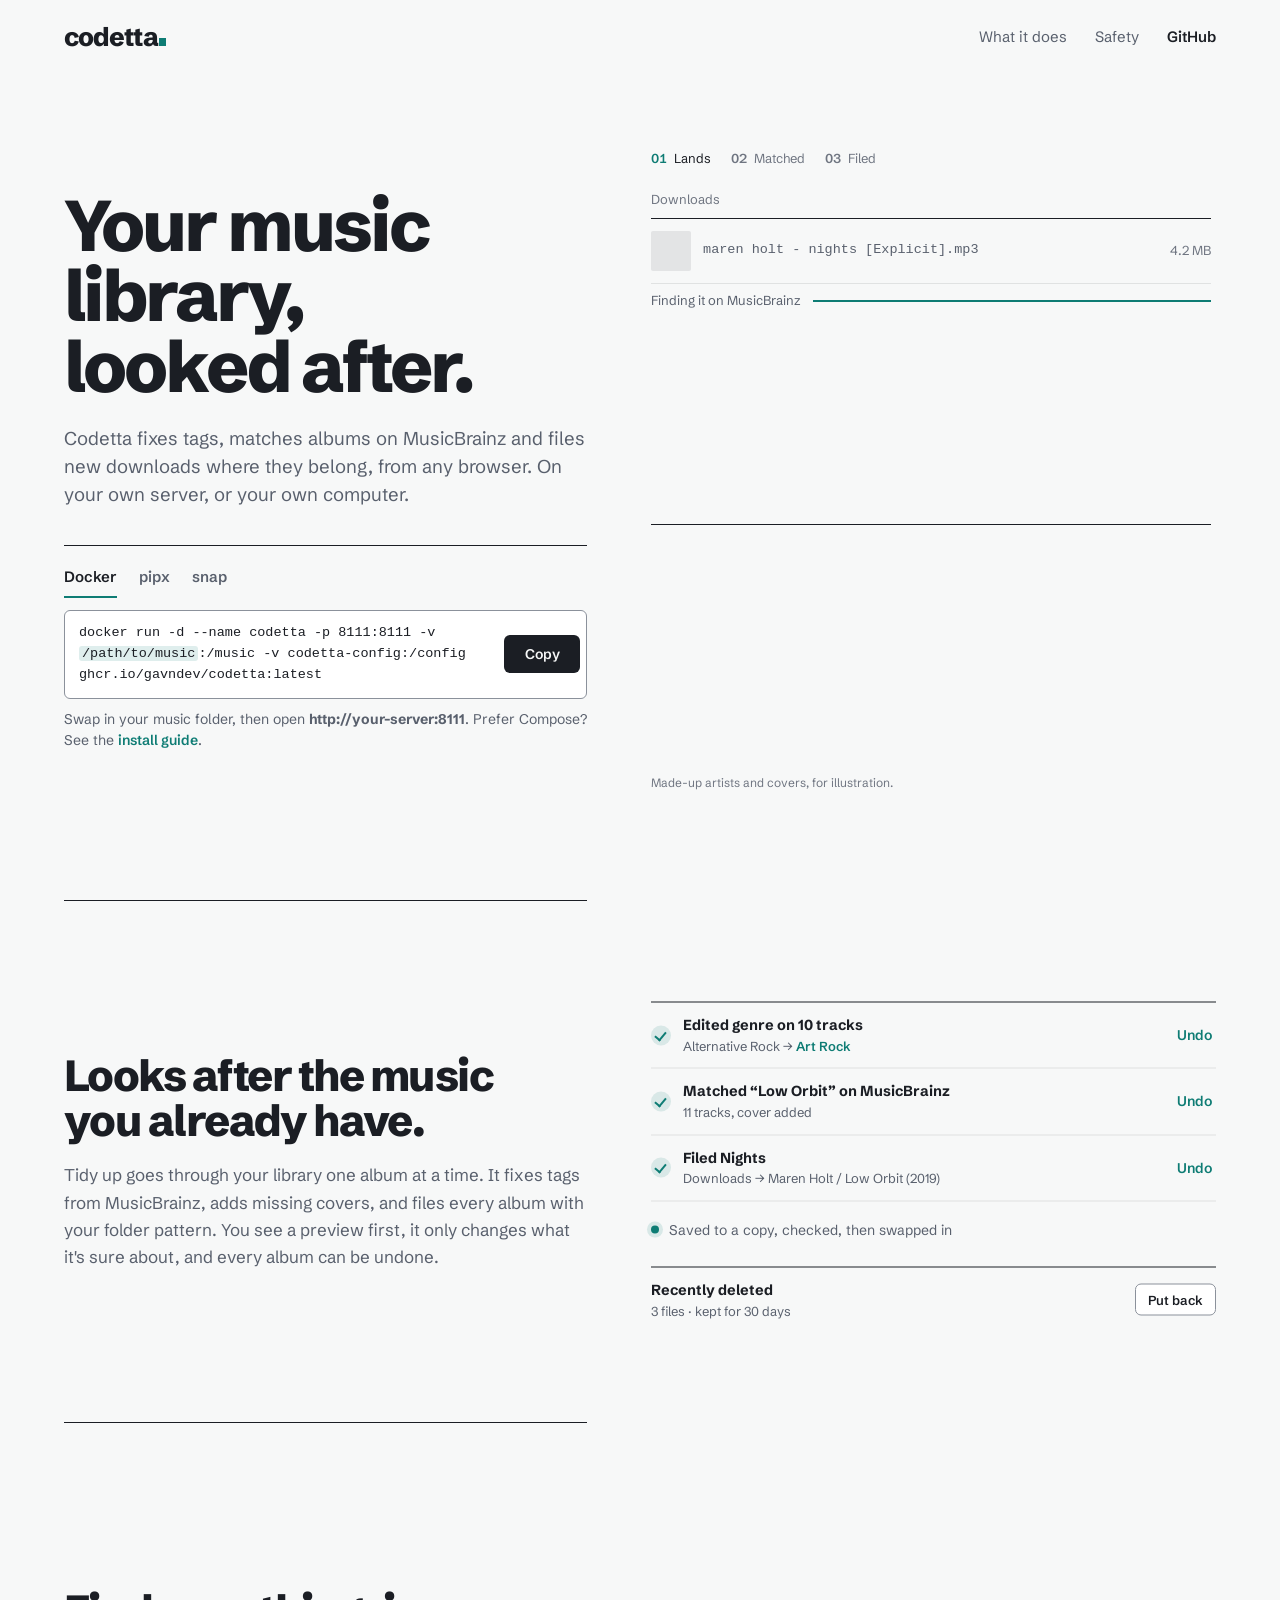
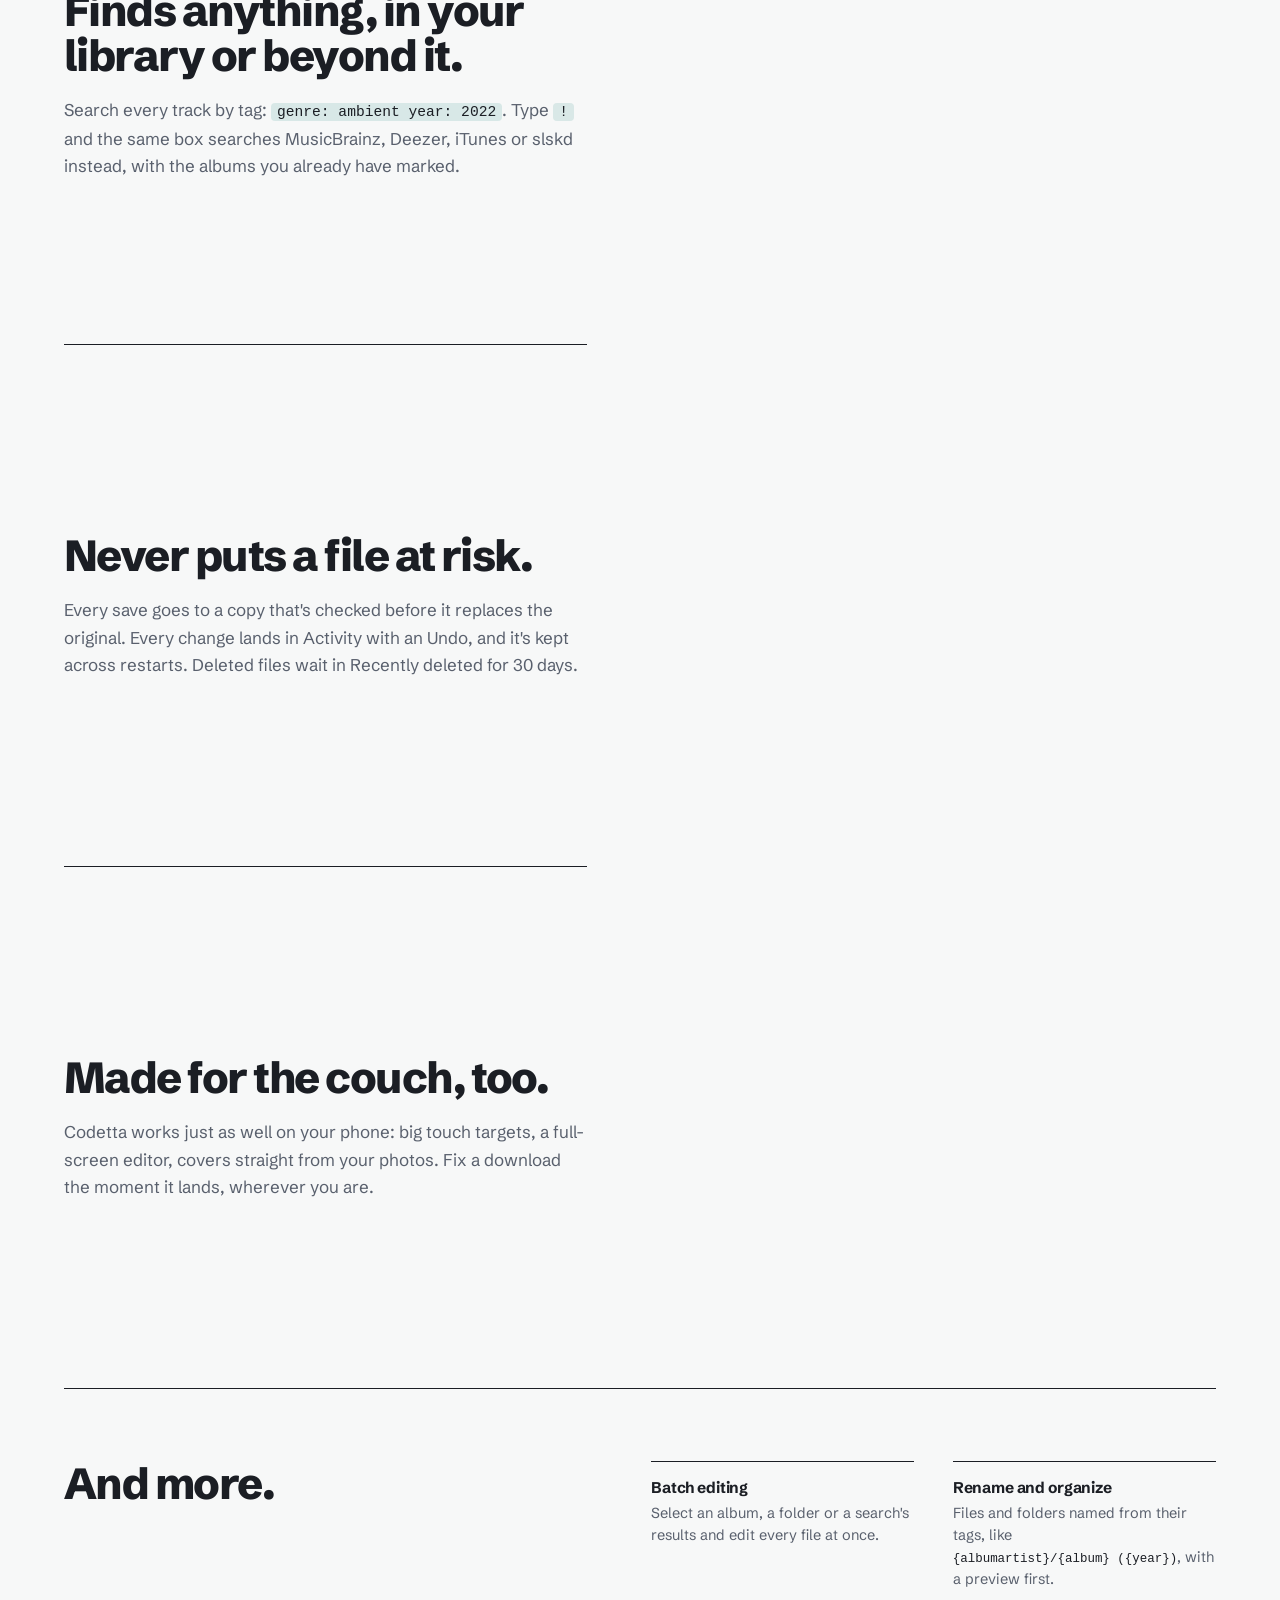
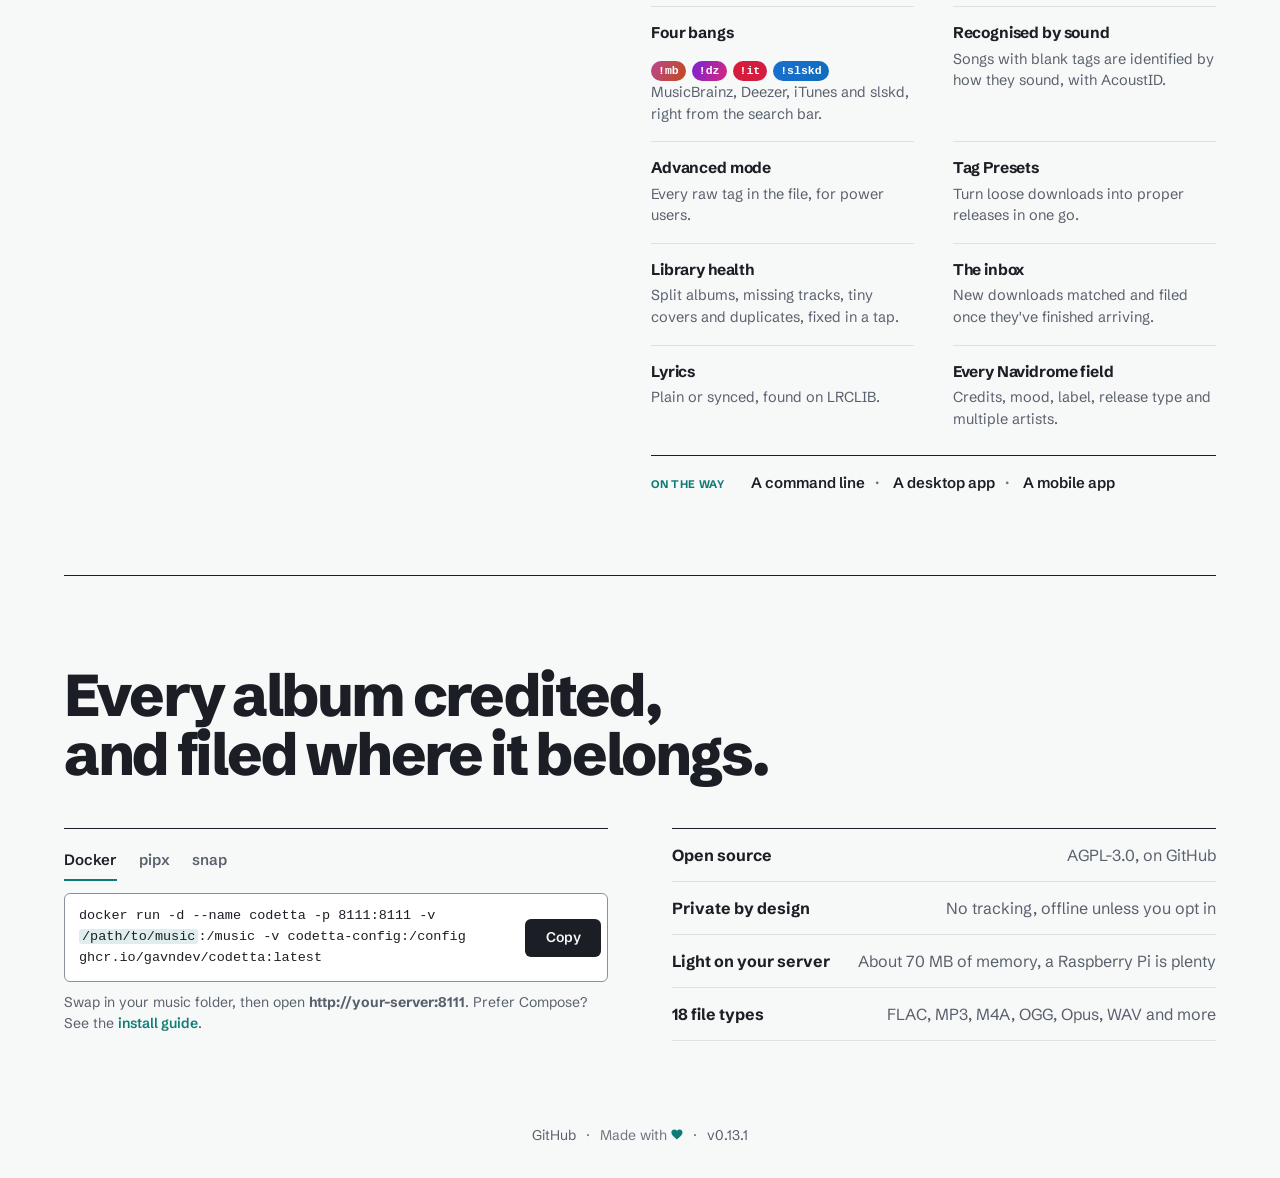
==== site/index.html @ 3e2bcf02 "Codetta 0.13.1 The 0.13.0 snap couldn't be built (ffmpeg needed pkg-config to find libopus), so this" ====
<!doctype html>
<html lang="en">
<head>
  <meta charset="utf-8">
  <meta name="viewport" content="width=device-width, initial-scale=1, viewport-fit=cover">
  <title>Codetta – self-hosted music tag editor and library manager</title>
  <meta name="description" content="Self-hosted music tag editor and library manager. Fix tags, match albums on MusicBrainz and organize FLAC and MP3 files from any browser, phone included. Free and open source.">
  <link rel="canonical" href="https://gavndev.github.io/codetta/">
  <meta name="google-site-verification" content="PlCFQQIg6nAC1Fc8z2s0qiPq2YGmrCqKHoKmEZnzqug">
  <meta name="theme-color" content="#f7f8f8" media="(prefers-color-scheme: light)">
  <meta name="theme-color" content="#131418" media="(prefers-color-scheme: dark)">
  <meta property="og:title" content="Codetta – self-hosted music tag editor and library manager">
  <meta property="og:site_name" content="Codetta">
  <meta property="og:description" content="Fix tags, match albums on MusicBrainz and file new downloads, from any browser. On your own server.">
  <meta property="og:image" content="https://gavndev.github.io/codetta/og.png">
  <meta property="og:url" content="https://gavndev.github.io/codetta/">
  <meta property="og:type" content="website">
  <meta property="og:image:alt" content="Codetta: your music library, looked after. Fix tags, match albums on MusicBrainz and organize files from any browser.">
  <meta name="twitter:card" content="summary_large_image">
  <meta name="twitter:title" content="Codetta – self-hosted music tag editor and library manager">
  <meta name="twitter:description" content="Fix tags, match albums on MusicBrainz and organize your music files, from any browser. On your own server.">
  <meta name="twitter:image" content="https://gavndev.github.io/codetta/og.png">
  <script type="application/ld+json">
  {
    "@context": "https://schema.org",
    "@type": "SoftwareApplication",
    "name": "Codetta",
    "description": "Self-hosted music tag editor and library manager. Fix tags, match albums on MusicBrainz and organize FLAC and MP3 files from any browser, phone included. Free and open source.",
    "url": "https://gavndev.github.io/codetta/",
    "image": "https://gavndev.github.io/codetta/og.png",
    "applicationCategory": "MultimediaApplication",
    "applicationSubCategory": "Music tag editor",
    "operatingSystem": "Linux, macOS, Windows, Docker",
    "license": "https://www.gnu.org/licenses/agpl-3.0.html",
    "isAccessibleForFree": true,
    "offers": { "@type": "Offer", "price": "0", "priceCurrency": "USD" },
    "codeRepository": "https://github.com/gavndev/codetta",
    "downloadUrl": "https://github.com/gavndev/codetta/releases",
    "sameAs": ["https://github.com/gavndev/codetta", "https://pypi.org/project/codetta/", "https://snapcraft.io/codetta", "https://alternativeto.net/software/codetta/about/"],
    "author": { "@type": "Person", "name": "Gavin Griggs", "url": "https://github.com/gavndev" }
  }
  </script>
  <link rel="icon" href="icon.svg" type="image/svg+xml">
  <link rel="apple-touch-icon" href="apple-touch-icon.png">
  <link rel="preload" href="fonts/schibsted-grotesk.woff2" as="font" type="font/woff2" crossorigin>
  <link rel="stylesheet" href="site.css">
  <script src="site.js" defer></script>
</head>
<body>
  <a class="skip" href="#get">Skip to install</a>

  <header class="top">
    <a class="wordmark" href="#" aria-label="Codetta home">codetta<i aria-hidden="true"></i></a>
    <nav aria-label="Page">
      <a href="#what">What it does</a>
      <a href="#safety">Safety</a>
      <a href="https://github.com/gavndev/codetta" class="gh">GitHub</a>
    </nav>
  </header>

  <main>
    <!-- Hero: the headline and the install command, beside one download's journey -->
    <section class="hero" aria-labelledby="hero-title">
      <div class="hero-copy">
        <h1 id="hero-title">Your music library, looked&nbsp;after.</h1>
        <p class="lede">Codetta fixes tags, matches albums on MusicBrainz and files new downloads where they belong, from any browser. On your own server, or your own computer.</p>

        <div class="get" id="get" data-install>
          <div class="tabs" role="tablist" aria-label="How to install">
            <button role="tab" aria-selected="true" data-tab="docker">Docker</button>
            <button role="tab" aria-selected="false" data-tab="pipx">pipx</button>
            <button role="tab" aria-selected="false" data-tab="snap">snap</button>
          </div>
          <div class="cmd">
            <code data-cmd></code>
            <button class="copy" type="button" data-copy>Copy</button>
          </div>
          <p class="hint" data-hint></p>
        </div>
      </div>

      <figure class="stage" aria-label="A download being matched, tagged and filed by Codetta">
        <ol class="steps" aria-hidden="true">
          <li data-step="1"><b>01</b> Lands</li>
          <li data-step="2"><b>02</b> Matched</li>
          <li data-step="3"><b>03</b> Filed</li>
        </ol>

        <div class="journey" data-journey>
          <p class="path"><span>Downloads</span></p>
          <div class="file" data-file>
            <span class="file-art" aria-hidden="true"></span>
            <span class="file-name">maren holt - nights [Explicit].mp3</span>
            <span class="file-size">4.2 MB</span>
          </div>
          <p class="finding" data-finding><span>Finding it on MusicBrainz</span><i class="bar"></i></p>

          <div class="spread" data-spread>
            <img class="cover" data-cover src="covers/low-orbit.webp" alt="Low Orbit by Maren Holt (made-up album)" width="640" height="640">
            <div class="spread-text">
              <h2>Nights</h2>
              <p>Maren Holt · Low Orbit · 2019</p>
              <span class="chip">Matched · 98%</span>
            </div>
          </div>

          <dl class="credits" data-credits>
            <div><dt>Title</dt><dd><s>nights [Explicit]</s> <em>Nights</em></dd></div>
            <div><dt>Artist</dt><dd><s>maren holt</s> <em>Maren Holt</em></dd></div>
            <div><dt>Album</dt><dd><s>Unknown Album</s> <em>Low Orbit</em></dd></div>
            <div><dt>Year</dt><dd><s>none</s> <em>2019</em></dd></div>
            <div><dt>Cover</dt><dd><s>none</s> <em>Added</em></dd></div>
          </dl>

          <p class="filed" data-filed><span>Filed in</span> <code>Maren Holt / Low Orbit (2019) / 09 Nights.mp3</code></p>
        </div>

        <div class="wall" data-wall aria-hidden="true"></div>
        <button class="replay" type="button" data-replay hidden>Play again</button>
        <figcaption class="note">Made-up artists and covers, for illustration.</figcaption>
      </figure>
    </section>

    <!-- What it does: chapter texts scroll on the left while one pinned stage on the right
         plays each chapter's scene (on phones, each scene sits under its text). -->
    <section class="chapters" id="what" aria-label="What Codetta does">
      <div class="chapter-list">
      <article class="chapter" data-scene="tidy">
        <div class="chapter-text">
          <h2>Looks after the music you already have.</h2>
          <p>Tidy up goes through your library one album at a time. It fixes tags from MusicBrainz, adds missing covers, and files every album with your folder pattern. You see a preview first, it only changes what it's sure about, and every album can be undone.</p>
        </div>
        <div class="scene scene-tidy" aria-hidden="true">
          <div class="scene-head"><b>Tidy up</b><span data-count>0 of 48 albums</span></div>
          <i class="progress"><i data-progress></i></i>
          <ul class="moves">
            <li><s>aurora lane/paper sat/01 lift off.flac</s><span>Aurora Lane / Paper Satellites (2023) / 01 Lift Off.flac</span></li>
            <li><s>Unknown Album/track03.mp3</s><span>Kōsei Mori / Northern Signal (2021) / 03 Northern Signal.mp3</span></li>
            <li><s>glass garden (deluxe)/1-04 cristal.m4a</s><span>Marisol Vega / Glass Garden (2025) / 04 Cristal.m4a</span></li>
            <li><s>VA/midnight tapes 320/06.flac</s><span>Nightfall Collective / Midnight Tapes (2024) / 06 Velvet Signal.flac</span></li>
          </ul>
          <div class="stats"><div><b data-fixed>0</b><span>fixed</span></div><div><b>31</b><span>already fine</span></div><div><b>2</b><span>need you</span></div></div>
        </div>
      </article>

      <article class="chapter" data-scene="search">
        <div class="chapter-text">
          <h2>Finds anything, in your library or beyond it.</h2>
          <p>Search every track by tag: <code>genre: ambient year: 2022</code>. Type <code>!</code> and the same box searches MusicBrainz, Deezer, iTunes or slskd instead, with the albums you already have marked.</p>
        </div>
        <div class="scene scene-search" aria-hidden="true">
          <div class="searchbox"><span class="bang c-dz" data-bang hidden><i></i><span data-bang-label>Deezer</span></span><span data-typed></span><i class="caret"></i><span class="ph" data-ph>Search anything</span></div>
          <div class="suggest" data-suggest hidden>
            <p>Search elsewhere</p>
            <ul>
              <li data-names="mb musicbrainz"><span class="chip c-mb">MusicBrainz</span><span>Artists and releases on MusicBrainz</span><kbd>!mb</kbd></li>
              <li data-names="slskd soulseek"><span class="chip c-sk">slskd</span><span>Look for music on Soulseek</span><kbd>!slskd</kbd></li>
              <li data-names="dz deezer"><span class="chip c-dz">Deezer</span><span>Albums on Deezer</span><kbd>!dz</kbd></li>
              <li data-names="it itunes apple"><span class="chip c-it">iTunes</span><span>Albums on iTunes and Apple Music</span><kbd>!it</kbd></li>
            </ul>
          </div>
          <ul class="results" data-results>
            <li><img src="covers/slow-bloom.webp" alt="" width="56" height="56"><span><b>Slow Bloom</b>The Quiet Hours · Album · 10 tracks</span><em class="have">In your library</em></li>
            <li><img src="covers/slow-bloom.webp" alt="" width="56" height="56"><span><b>Slow Bloom (Deluxe)</b>The Quiet Hours · Album · 14 tracks</span><em>Open on Deezer</em></li>
            <li><img class="alt" src="covers/slow-bloom.webp" alt="" width="56" height="56"><span><b>Slow Bloom (Remixes)</b>The Quiet Hours · EP · 4 tracks</span><em>Open on Deezer</em></li>
          </ul>
        </div>
      </article>

      <article class="chapter" id="safety" data-scene="undo">
        <div class="chapter-text">
          <h2>Never puts a file at risk.</h2>
          <p>Every save goes to a copy that's checked before it replaces the original. Every change lands in Activity with an Undo, and it's kept across restarts. Deleted files wait in Recently deleted for 30 days.</p>
        </div>
        <div class="scene scene-undo" aria-hidden="true">
          <ol class="activity">
            <li data-entry><i class="tick"></i><span><b>Edited genre on 10 tracks</b><small>Alternative Rock → <em>Art Rock</em></small></span><button tabindex="-1" data-undo>Undo</button></li>
            <li><i class="tick"></i><span><b>Matched “Low Orbit” on MusicBrainz</b><small>11 tracks, cover added</small></span><button tabindex="-1">Undo</button></li>
            <li><i class="tick"></i><span><b>Filed Nights</b><small>Downloads → Maren Holt / Low Orbit (2019)</small></span><button tabindex="-1">Undo</button></li>
          </ol>
          <p class="verify"><i></i>Saved to a copy, checked, then swapped in</p>
          <div class="trash"><span><b>Recently deleted</b><small>3 files · kept for 30 days</small></span><button tabindex="-1">Put back</button></div>
        </div>
      </article>

      <article class="chapter" data-scene="phone">
        <div class="chapter-text">
          <h2>Made for the couch, too.</h2>
          <p>Codetta works just as well on your phone: big touch targets, a full-screen editor, covers straight from your photos. Fix a download the moment it lands, wherever you are.</p>
        </div>
        <div class="scene scene-phone" aria-hidden="true">
          <div class="phone">
            <div class="phone-top"><span class="pm">c</span><span class="ps">Search Low Orbit</span></div>
            <div class="phone-album">
              <img src="covers/low-orbit.webp" alt="" width="96" height="96">
              <div><b>Low Orbit</b><span>Maren Holt · 2019</span><em>Synth-pop</em></div>
            </div>
            <ol class="phone-tracks">
              <li><b>05</b>Ground Control</li><li><b>06</b>Slow Burn</li><li><b>07</b>Gravity Well</li><li><b>08</b>Afterimage</li><li class="on"><b>09</b>Nights</li><li><b>10</b>Re-entry</li><li><b>11</b>Low Orbit</li>
            </ol>
            <div class="phone-sheet" data-sheet><span>Genre</span><b data-genre>Synth-pop</b><button tabindex="-1">Save</button></div>
          </div>
        </div>
      </article>
      </div>
      <div class="chapter-stage" aria-hidden="true"></div>
    </section>

    <!-- Close: one more chance to install, and the facts -->
    <!-- And more: the rest of what's in the box, then what's coming -->
    <section class="more" aria-labelledby="more-title">
      <div class="more-inner">
        <h2 id="more-title">And more.</h2>
        <div>
          <ul class="more-list">
            <li><b>Batch editing</b><span>Select an album, a folder or a search's results and edit every file at once.</span></li>
            <li><b>Rename and organize</b><span>Files and folders named from their tags, like <code>{albumartist}/{album} ({year})</code>, with a preview first.</span></li>
            <li><b>Four bangs</b><span><i class="chip c-mb">!mb</i> <i class="chip c-dz">!dz</i> <i class="chip c-it">!it</i> <i class="chip c-sk">!slskd</i> MusicBrainz, Deezer, iTunes and slskd, right from the search bar.</span></li>
            <li><b>Recognised by sound</b><span>Songs with blank tags are identified by how they sound, with AcoustID.</span></li>
            <li><b>Advanced mode</b><span>Every raw tag in the file, for power users.</span></li>
            <li><b>Tag Presets</b><span>Turn loose downloads into proper releases in one go.</span></li>
            <li><b>Library health</b><span>Split albums, missing tracks, tiny covers and duplicates, fixed in a tap.</span></li>
            <li><b>The inbox</b><span>New downloads matched and filed once they've finished arriving.</span></li>
            <li><b>Lyrics</b><span>Plain or synced, found on LRCLIB.</span></li>
            <li><b>Every Navidrome field</b><span>Credits, mood, label, release type and multiple artists.</span></li>
          </ul>
          <div class="soon"><b>On the way</b><span>A command line</span><span>A desktop app</span><span>A mobile app</span></div>
        </div>
      </div>
    </section>

    <section class="close" aria-labelledby="close-title">
      <div class="close-inner">
      <h2 id="close-title">Every album credited, and filed where it belongs.</h2>
      <div class="close-grid">
        <div class="get" data-install>
          <div class="tabs" role="tablist" aria-label="How to install">
            <button role="tab" aria-selected="true" data-tab="docker">Docker</button>
            <button role="tab" aria-selected="false" data-tab="pipx">pipx</button>
            <button role="tab" aria-selected="false" data-tab="snap">snap</button>
          </div>
          <div class="cmd">
            <code data-cmd></code>
            <button class="copy" type="button" data-copy>Copy</button>
          </div>
          <p class="hint" data-hint></p>
        </div>
        <ul class="facts">
          <li><b>Open source</b><span>AGPL-3.0, on GitHub</span></li>
          <li><b>Private by design</b><span>No tracking, offline unless you opt in</span></li>
          <li><b>Light on your server</b><span>About 70 MB of memory, a Raspberry Pi is plenty</span></li>
          <li><b>18 file types</b><span>FLAC, MP3, M4A, OGG, Opus, WAV and more</span></li>
        </ul>
      </div>
      </div>
    </section>
  </main>

  <footer class="foot">
    <a href="https://github.com/gavndev/codetta">GitHub</a>
    <span aria-hidden="true">·</span>
    <span>Made with <svg class="heart" viewBox="0 0 16 16" role="img" aria-label="love"><path d="M8 14.2 6.9 13.2C3 9.7.5 7.4.5 4.6.5 2.3 2.3.6 4.5.6c1.3 0 2.5.6 3.5 1.6C9 1.2 10.2.6 11.5.6c2.2 0 4 1.7 4 4 0 2.8-2.5 5.1-6.4 8.6z"/></svg></span>
    <span aria-hidden="true">·</span>
    <a href="https://github.com/gavndev/codetta/releases">v0.13.1</a>
  </footer>
</body>
</html>
---- site/site.css ----
/* Codetta's website. Liner Notes: booklet stock and ink, one spot colour (house teal),
   rules instead of boxes, album art as the only full colour. */

@font-face {
  font-family: "Schibsted Grotesk";
  src: url(fonts/schibsted-grotesk.woff2) format("woff2");
  font-weight: 400 900;
  font-display: swap;
}

:root {
  --bg: #f7f8f8;
  --sheet: #ffffff;
  --ink: #1b1e24;
  --muted: #59606d;
  --faint: #6f7581;
  --field: #8b919b;
  --hair: rgba(27, 30, 36, 0.1);
  --spot: #0e7c74;
  --spot-soft: color-mix(in oklab, var(--spot) 13%, transparent);
  --on-ink: #f7f8f8;
  --cover-shadow: 0 1px 2px rgba(0, 0, 0, 0.12), 0 14px 30px -12px rgba(0, 0, 0, 0.35);
  --lift: 0 24px 64px rgba(27, 30, 36, 0.16);
  --font: "Schibsted Grotesk", -apple-system, system-ui, sans-serif;
  --mono: ui-monospace, "SF Mono", Menlo, Consolas, monospace;
  --ease: cubic-bezier(0.16, 1, 0.3, 1);
  --pad: clamp(20px, 5vw, 96px);
  color-scheme: light;
}
@media (prefers-color-scheme: dark) {
  :root {
    --bg: #131418;
    --sheet: #1a1c21;
    --ink: #f0f0ec;
    --muted: #a4a9b4;
    --faint: #8a909b;
    --field: #6e737d;
    --hair: rgba(240, 240, 236, 0.1);
    --spot: #4fc3b4;
    --on-ink: #131418;
    --cover-shadow: 0 1px 2px rgba(0, 0, 0, 0.4), 0 16px 36px -12px rgba(0, 0, 0, 0.75);
    --lift: 0 24px 64px rgba(0, 0, 0, 0.55);
    color-scheme: dark;
  }
}

* { box-sizing: border-box; margin: 0; padding: 0; }
html { -webkit-text-size-adjust: 100%; scroll-behavior: smooth; scrollbar-color: var(--field) var(--bg); overflow-x: clip; }
body {
  background: var(--bg); color: var(--ink); font: 400 16px/1.5 var(--font);
  -webkit-font-smoothing: antialiased; caret-color: var(--spot); overflow-x: clip;
}
::selection { background: var(--spot-soft); color: var(--ink); }
a { color: inherit; text-underline-offset: 0.2em; text-decoration-thickness: 1px; }
img { display: block; max-width: 100%; }
button { font: inherit; color: inherit; cursor: pointer; }
:focus-visible { outline: 2px solid var(--spot); outline-offset: 3px; border-radius: 4px; }
code { font-family: var(--mono); font-size: 0.86em; }

.skip { position: absolute; left: 12px; top: -48px; background: var(--ink); color: var(--on-ink); padding: 8px 12px; border-radius: 6px; z-index: 10; }
.skip:focus { top: 12px; }

/* Top bar */
.top {
  display: flex; align-items: center; justify-content: space-between;
  padding: max(24px, env(safe-area-inset-top)) var(--pad) 0;
}
.wordmark { font-weight: 800; font-size: 26px; letter-spacing: -0.035em; text-decoration: none; line-height: 1; }
.wordmark i { display: inline-block; width: 0.29em; height: 0.29em; background: var(--spot); margin-left: 0.04em; }
.top nav { display: flex; gap: 28px; font-size: 15px; }
.top nav a { color: var(--muted); text-decoration: none; transition: color 160ms; }
.top nav a:hover { color: var(--ink); }
.top nav .gh { color: var(--ink); font-weight: 600; }

/* Hero */
.hero {
  display: grid; grid-template-columns: minmax(0, 1fr) minmax(0, 1.08fr); gap: clamp(32px, 5vw, 80px);
  align-items: center; padding: clamp(40px, 7vh, 88px) var(--pad) clamp(48px, 8vh, 96px);
  min-height: min(880px, calc(100svh - 50px)); max-width: 1480px; margin: 0 auto;
  overflow: clip; overflow-clip-margin: 0; /* the cover wall bleeds to the edges of the hero, never past them */
}
h1 {
  font-size: clamp(46px, 5.6vw, 82px); line-height: 0.98; font-weight: 800; letter-spacing: -0.04em;
  text-wrap: balance; max-width: 9.5em;
}
.lede { margin-top: 24px; font-size: clamp(17px, 1.45vw, 20px); line-height: 1.5; color: var(--muted); max-width: 32em; }

/* Install: a credit line you can copy */
.get { margin-top: 36px; border-top: 1.5px solid var(--ink); padding-top: 14px; max-width: 34rem; }
.tabs { display: flex; gap: 22px; }
.tabs button {
  background: none; border: 0; padding: 6px 0 8px; font-size: 15px; font-weight: 600; color: var(--muted);
  border-bottom: 2px solid transparent; transition: color 160ms, border-color 200ms var(--ease);
}
.tabs button:hover { color: var(--ink); }
.tabs button[aria-selected="true"] { color: var(--ink); border-bottom-color: var(--spot); }
.cmd {
  margin-top: 12px; display: flex; align-items: center; gap: 10px; min-height: 52px;
  padding: 6px 6px 6px 14px; background: var(--sheet); border: 1px solid var(--field); border-radius: 6px;
}
.cmd code { flex: 1; font-size: 13.5px; line-height: 1.55; white-space: normal; overflow-wrap: anywhere; padding: 6px 0; }
.cmd code mark { background: var(--spot-soft); color: inherit; border-radius: 3px; padding: 0 3px; }
.copy {
  flex: none; height: 38px; min-width: 76px; padding: 0 14px; border: 0; border-radius: 6px;
  background: var(--ink); color: var(--on-ink); font-weight: 600; font-size: 14px;
  transition: background-color 160ms, transform 120ms;
}
.copy:hover { background: color-mix(in oklab, var(--ink) 84%, var(--spot)); }
.copy:active { transform: scale(0.97); }
.copy.done { background: var(--spot); color: var(--on-ink); }
.hint { margin-top: 10px; font-size: 14px; color: var(--muted); }
.hint a { color: var(--spot); font-weight: 600; text-decoration: none; }
.hint a:hover { text-decoration: underline; }

/* The stage: one download's journey */
.stage { position: relative; min-height: clamp(560px, 64vh, 640px); display: flex; flex-direction: column; }
.steps { list-style: none; display: flex; gap: 20px; font-size: 13px; color: var(--faint); }
.steps li { transition: color 300ms; }
.steps b { font-weight: 600; font-variant-numeric: tabular-nums; margin-right: 4px; }
.steps li.on { color: var(--ink); }
.steps li.on b { color: var(--spot); }

.journey { position: relative; margin-top: 22px; max-width: 560px; transition: opacity 600ms var(--ease), transform 900ms var(--ease); }
.path { font-size: 13px; color: var(--faint); padding-bottom: 8px; border-bottom: 1.5px solid var(--ink); }
.file { display: flex; align-items: center; gap: 12px; padding: 12px 0; border-bottom: 1px solid var(--hair); font-size: 15px; }
.file-art { width: 40px; height: 40px; border-radius: 2px; background: color-mix(in oklab, var(--ink) 9%, transparent); flex: none; }
.file-name { flex: 1; font-family: var(--mono); font-size: 13.5px; color: var(--muted); overflow: hidden; text-overflow: ellipsis; white-space: nowrap; }
.file-size { font-size: 13px; color: var(--faint); }
.finding { display: flex; align-items: center; gap: 12px; height: 34px; font-size: 13px; color: var(--muted); }
.finding .bar { position: relative; flex: 1; height: 2px; background: var(--hair); overflow: hidden; }
.finding .bar::after { content: ""; position: absolute; inset: 0; background: var(--spot); transform: scaleX(var(--p, 0)); transform-origin: left; transition: transform 1.1s var(--ease); }

.spread { display: flex; align-items: flex-end; gap: 22px; margin-top: 10px; }
.cover { width: clamp(132px, 13.8vw, 200px); height: auto; aspect-ratio: 1; border-radius: 2px; box-shadow: var(--cover-shadow); }
.spread h2 { font-size: clamp(32px, 3.2vw, 46px); font-weight: 800; letter-spacing: -0.035em; line-height: 1; }
.spread p { margin-top: 8px; color: var(--muted); font-size: 15px; }
.chip { display: inline-block; margin-top: 12px; color: var(--spot); background: var(--spot-soft); font-weight: 700; font-size: 13px; padding: 3px 10px; border-radius: 4px; }

.credits { margin-top: 20px; border-top: 1.5px solid var(--ink); }
.credits div { display: grid; grid-template-columns: 96px 1fr; align-items: baseline; padding: 8px 0; border-bottom: 1px solid var(--hair); font-size: 14.5px; }
.credits dt { color: var(--muted); font-size: 13px; }
.credits dd { font-weight: 600; min-height: 1.4em; }
.credits s { color: var(--faint); font-weight: 400; text-decoration-thickness: 1px; transition: opacity 300ms; }
.credits em { font-style: normal; color: var(--spot); }
.filed { margin-top: 14px; font-size: 14px; color: var(--muted); }
.filed code { color: var(--ink); font-size: 13px; }

.wall {
  position: absolute; inset: -16% -30% -24% -2%; display: grid; grid-template-columns: repeat(3, minmax(0, 1fr));
  gap: 28px; transform: rotate(-6deg); pointer-events: none; opacity: 0; transition: opacity 900ms var(--ease);
  --fade-a: 60%; --fade-b: 76%;
  -webkit-mask-image: linear-gradient(90deg, transparent, #000 14%), linear-gradient(#000 var(--fade-a), transparent var(--fade-b));
  -webkit-mask-composite: source-in;
  mask-image: linear-gradient(90deg, transparent, #000 14%), linear-gradient(#000 var(--fade-a), transparent var(--fade-b));
  mask-composite: intersect;
}
.wall .col { display: flex; flex-direction: column; gap: 22px; }
.wall .col:nth-child(2) { margin-top: -90px; }
.wall .col:nth-child(3) { margin-top: 50px; }
.wall figure img { width: 100%; height: auto; aspect-ratio: 1; object-fit: cover; border-radius: 2px; box-shadow: var(--cover-shadow); }
.wall figcaption { margin-top: 8px; font-size: 13px; color: var(--muted); white-space: nowrap; overflow: hidden; text-overflow: ellipsis; }
.wall figcaption b { display: block; color: var(--ink); font-size: 14px; letter-spacing: -0.01em; }
.wall .new img { outline: 2px solid var(--spot); outline-offset: 4px; }
.wall .new figcaption b::after { content: "Just filed"; margin-left: 8px; font-size: 11px; font-weight: 700; color: var(--spot); background: var(--spot-soft); padding: 1px 6px; border-radius: 3px; }

.replay {
  position: absolute; right: 0; bottom: 0; height: 34px; padding: 0 14px; border-radius: 6px;
  border: 1px solid var(--field); background: var(--sheet); font-size: 14px; font-weight: 600;
}
.replay:hover { background: color-mix(in oklab, var(--sheet) 94%, var(--ink)); }
.note { position: relative; z-index: 2; margin-top: auto; padding-top: 20px; font-size: 12px; color: var(--faint); max-width: calc(100% - 170px); }
.js .stage.walled .note { align-self: flex-start; background: var(--bg); padding: 4px 10px 4px 0; border-radius: 0 6px 0 0; }
.replay { z-index: 2; }

/* Journey states, driven by data-phase on the stage (JS only: without it everything shows) */
.js .stage [data-file], .js .stage [data-finding], .js .stage [data-spread], .js .stage [data-filed] { opacity: 0; transform: translateY(10px); }
.js .stage [data-credits] > div { opacity: 0; transform: translateY(6px); }
.js .stage [data-credits] em { opacity: 0; }
.js .stage :is([data-file], [data-finding], [data-spread], [data-filed], [data-credits] > div) {
  transition: opacity 500ms var(--ease), transform 700ms var(--ease), filter 700ms var(--ease);
}
.js .stage [data-credits] em { transition: opacity 400ms var(--ease); }
.js .stage .cover { filter: blur(10px); transform: scale(0.94); transition: filter 900ms var(--ease), transform 900ms var(--ease); }
.js .stage .in { opacity: 1 !important; transform: none !important; }
.js .stage .in .cover, .js .stage .cover.in { filter: none; transform: none; }
.js .stage [data-credits] > div.fixed em { opacity: 1; }
.js .stage.walled .journey { opacity: 0; transform: translateX(-24px) scale(0.98); pointer-events: none; }
.js .stage.walled .wall { opacity: 1; }
.stage.matched { --spot: #b8492a; --spot-soft: color-mix(in oklab, #b8492a 13%, transparent); }
@media (prefers-color-scheme: dark) { .stage.matched { --spot: #f2915f; --spot-soft: color-mix(in oklab, #f2915f 16%, transparent); } }
.stage :is(.chip, .credits em, .finding .bar::after, .steps li.on b) { transition: color 700ms var(--ease), background-color 700ms var(--ease); }
/* The hand-off: the credits step aside, the cover flies into its slot in the wall. */
.js .stage.handoff .journey > :not([data-spread]), .js .stage.handoff .spread-text { opacity: 0; transition: opacity 400ms var(--ease); }
.js .stage .wall figure.new.waiting img { opacity: 0; }
.flying { position: fixed; z-index: 30; border-radius: 2px; box-shadow: var(--cover-shadow); pointer-events: none; will-change: transform; }
.js .stage.walled .steps { opacity: 0; }
.steps { transition: opacity 500ms var(--ease); }
.js .stage .wall figure { opacity: 0; transform: translateY(24px) scale(0.96); transition: opacity 700ms var(--ease), transform 900ms var(--ease); }
.js .stage.walled .wall figure { opacity: 1; transform: none; }

/* Chapters */
.chapters {
  max-width: 1480px; margin: 0 auto; padding: 0 var(--pad);
  display: grid; grid-template-columns: minmax(0, 1fr) minmax(0, 1.08fr); gap: clamp(32px, 5vw, 80px);
}
.chapter { display: flex; align-items: center; min-height: 58vh; padding: 48px 0; border-top: 1.5px solid var(--ink); }
.chapter .scene { display: none; } /* wide screens: the scenes live on the pinned stage */
.chapter-stage {
  position: sticky; top: calc(50vh - 290px); align-self: start; height: 580px; margin-top: calc(29vh - 290px);
}
.chapter-stage .scene { position: absolute; inset: 50% 0 auto 0; translate: 0 -50%; display: block; opacity: 0; transform: translateY(16px); filter: blur(6px);
  transition: opacity 600ms var(--ease), transform 800ms var(--ease), filter 700ms var(--ease); pointer-events: none; }
.chapter-stage .scene.active { opacity: 1; transform: none; filter: none; }
.chapter-text h2 { font-size: clamp(32px, 3.4vw, 50px); font-weight: 800; letter-spacing: -0.035em; line-height: 1.04; text-wrap: balance; max-width: 13em; }
.chapter-text p { margin-top: 18px; font-size: 17px; line-height: 1.6; color: var(--muted); max-width: 34em; }
.chapter-text code { color: var(--ink); background: var(--spot-soft); border-radius: 4px; padding: 1px 6px; white-space: nowrap; }
.scene { position: relative; }

.scene-head { display: flex; justify-content: space-between; align-items: baseline; font-size: 15px; }
.scene-head span { color: var(--muted); font-size: 13px; font-variant-numeric: tabular-nums; }
.progress { display: block; margin-top: 12px; height: 4px; border-radius: 4px; background: var(--hair); overflow: hidden; }
.progress i { display: block; height: 100%; width: var(--w, 0%); background: var(--spot); transition: width 1.6s var(--ease); }
.moves { list-style: none; margin-top: 18px; border-top: 1.5px solid var(--ink); }
.moves li { display: grid; padding: 10px 0; border-bottom: 1px solid var(--hair); font-size: 13.5px; gap: 2px; }
.moves s { font-family: var(--mono); font-size: 12.5px; color: var(--faint); }
.moves span { font-weight: 600; color: var(--faint); transition: color 500ms var(--ease); }
.moves li.done span { color: var(--ink); }
.stats { display: grid; grid-template-columns: repeat(3, 1fr); margin-top: 18px; border-top: 1.5px solid var(--ink); }
.stats div { display: grid; padding: 10px 12px 2px 0; }
.stats div + div { border-left: 1px solid var(--hair); padding-left: 14px; }
.stats b { font-size: 22px; font-weight: 800; letter-spacing: -0.02em; }
.stats span { font-size: 12.5px; color: var(--muted); }

.searchbox {
  display: flex; align-items: center; gap: 8px; min-height: 46px; padding: 9px 14px; border-radius: 6px;
  border: 2px solid var(--spot); font-size: 16px; background: var(--bg);
}
.scene-search { min-height: 290px; }
.ph { color: var(--faint); margin-left: -6px; min-width: 0; white-space: nowrap; overflow: hidden; text-overflow: ellipsis; }
.suggest { position: absolute; z-index: 2; top: 62px; left: 0; right: 0; padding: 8px; background: var(--sheet); border: 1px solid var(--hair);
  border-radius: 10px; box-shadow: var(--lift); transform-origin: 50% 0; animation: suggest-in 260ms cubic-bezier(0.32, 0.72, 0, 1) both; }
.suggest[hidden] { display: none; }
@keyframes suggest-in { from { opacity: 0; transform: translateY(-6px) scale(0.97); } }
.suggest p { margin: 2px 8px 6px; font-size: 11px; font-weight: 700; letter-spacing: 0.05em; text-transform: uppercase; color: var(--faint); }
.suggest ul { list-style: none; }
.suggest li { display: grid; grid-template-columns: 96px minmax(0, 1fr) auto; align-items: center; gap: 10px; min-height: 42px; padding: 0 8px;
  border-radius: 8px; font-size: 13px; color: var(--muted); transition: opacity 250ms var(--ease); }
.suggest li span:nth-child(2) { white-space: nowrap; overflow: hidden; text-overflow: ellipsis; }
.suggest li.on { background: var(--spot-soft); }
.suggest li.out { display: none; }
.suggest kbd { font: 12px var(--mono); color: var(--faint); }
.chip { display: inline-flex; align-items: center; height: 22px; padding: 0 8px; border-radius: 999px; color: #fff; font-size: 12px; font-weight: 700; font-style: normal; white-space: nowrap; }
.c-mb { background: linear-gradient(115deg, #ba478f, #c24a1a); } /* app colours, light ends deepened so white text reads */
.c-sk { background: linear-gradient(115deg, #1a6fd0, #0f6cbd); }
.c-dz { background: linear-gradient(115deg, #7b22d6, #d6297c); }
.c-it { background: linear-gradient(115deg, #d81b3a, #d41d40); }
.results img.alt { filter: grayscale(1) contrast(1.15); }
.results .fmt { flex: none; display: grid; place-items: center; width: 52px; height: 52px; border: 1px solid var(--field); border-radius: 2px;
  font: 700 10.5px var(--mono); color: var(--muted); }
.results em.btn { flex: none; padding: 4px 10px; border: 1px solid var(--field); border-radius: 6px; color: var(--ink); }
.results span { min-width: 0; }
.results b { overflow-wrap: anywhere; }
.caret { width: 2px; height: 20px; background: var(--spot); animation: blink 1s steps(1) infinite; }
@keyframes blink { 50% { opacity: 0; } }
.bang { display: inline-flex; align-items: center; gap: 5px; height: 24px; padding: 0 9px 0 7px; border-radius: 999px; color: #fff; font-size: 12.5px; font-weight: 700; }
.bang[hidden] { display: none; }
.bang i { width: 11px; height: 11px; border-radius: 50%; background: #fff; opacity: 0.9; }
.results { list-style: none; margin-top: 16px; border-top: 1.5px solid var(--ink); }
.results li { display: flex; align-items: center; gap: 14px; padding: 10px 0; border-bottom: 1px solid var(--hair); font-size: 13.5px; color: var(--muted); }
.results img { width: 52px; height: 52px; border-radius: 2px; box-shadow: var(--cover-shadow); }
.results span { flex: 1; display: grid; }
.results b { color: var(--ink); font-size: 15px; letter-spacing: -0.01em; }
.results em { font-style: normal; font-size: 12.5px; font-weight: 700; color: var(--muted); }
.results em.have { color: var(--spot); background: var(--spot-soft); padding: 2px 8px; border-radius: 4px; }
.js .scene-search .results li { opacity: 0; transform: translateY(8px); transition: opacity 500ms var(--ease), transform 700ms var(--ease); }
.js .scene-search .results li.in { opacity: 1; transform: none; }

.activity { list-style: none; border-top: 1.5px solid var(--ink); }
.activity li { display: flex; align-items: center; gap: 12px; padding: 12px 0; border-bottom: 1px solid var(--hair); }
.activity .tick { width: 20px; height: 20px; border-radius: 50%; background: var(--spot-soft); flex: none; position: relative; }
.activity .tick::after { content: ""; position: absolute; left: 6px; top: 4px; width: 5px; height: 9px; border: solid var(--spot); border-width: 0 2px 2px 0; transform: rotate(40deg); }
.activity span { flex: 1; display: grid; font-size: 14.5px; }
.activity small { font-size: 13px; color: var(--muted); }
.activity em { font-style: normal; color: var(--spot); font-weight: 600; }
.activity button { border: 0; background: none; color: var(--spot); font-weight: 600; font-size: 14px; padding: 6px 4px; border-radius: 6px; transition: background-color 200ms, color 200ms; }
.activity li.undone small { text-decoration: line-through; text-decoration-thickness: 1px; }
.activity li.undone button { color: var(--muted); }
.activity button.press { background: var(--spot-soft); }
.verify { display: flex; align-items: center; gap: 10px; margin-top: 18px; font-size: 14px; color: var(--muted); }
.trash { display: flex; align-items: center; gap: 12px; margin-top: 26px; padding-top: 12px; border-top: 1.5px solid var(--ink); }
.trash span { flex: 1; display: grid; font-size: 14.5px; }
.trash small { font-size: 13px; color: var(--muted); }
.trash button { height: 32px; padding: 0 12px; border: 1px solid var(--field); border-radius: 6px; background: var(--sheet); font-size: 13px; font-weight: 600; }
.verify i { width: 8px; height: 8px; border-radius: 50%; background: var(--spot); box-shadow: 0 0 0 4px var(--spot-soft); }

.scene-phone { display: grid; place-items: center; background: none; box-shadow: none; padding: 0; }
.phone {
  width: 280px; height: 540px; border-radius: 40px; padding: 18px 14px; background: var(--bg);
  border: 8px solid color-mix(in oklab, var(--ink) 88%, transparent); box-shadow: var(--lift); overflow: hidden; position: relative;
}
.phone-top { display: flex; justify-content: space-between; align-items: center; padding: 4px 6px 12px; }
.pm { width: 26px; height: 26px; border-radius: 2px; background: var(--spot); color: var(--on-ink); display: grid; place-items: center; font-weight: 800; font-size: 16px; }
.ps { width: 150px; height: 28px; border-radius: 6px; border: 1px solid var(--field); display: flex; align-items: center; padding: 0 9px; font-size: 11px; color: var(--faint); }
.phone-album { display: flex; gap: 12px; align-items: flex-end; padding: 8px 6px 14px; }
.phone-album img { width: 86px; height: 86px; border-radius: 2px; box-shadow: var(--cover-shadow); }
.phone-album div { display: grid; }
.phone-album b { font-size: 22px; font-weight: 800; letter-spacing: -0.03em; line-height: 1.05; }
.phone-album span { font-size: 12px; color: var(--muted); }
.phone-album em { font-style: normal; justify-self: start; margin-top: 6px; font-size: 11px; font-weight: 700; color: var(--spot); background: var(--spot-soft); padding: 2px 7px; border-radius: 3px; }
.phone-tracks { list-style: none; border-top: 1.5px solid var(--ink); margin: 0 6px; }
.phone-tracks li { display: flex; gap: 12px; padding: 9px 0; border-bottom: 1px solid var(--hair); font-size: 14px; font-weight: 600; }
.phone-tracks b { width: 18px; color: var(--muted); font-weight: 600; font-variant-numeric: tabular-nums; text-align: right; }
.phone-tracks li.on, .phone-tracks li.on b { color: var(--spot); }
.phone-sheet {
  position: absolute; left: 0; right: 0; bottom: 0; display: flex; align-items: center; gap: 10px; padding: 16px 18px 22px;
  background: var(--sheet); border-radius: 18px 18px 0 0; box-shadow: 0 -12px 30px rgba(0, 0, 0, 0.12); font-size: 14px;
  transform: translateY(100%); transition: transform 600ms var(--ease);
}
.phone-sheet span { color: var(--muted); font-size: 12px; }
.phone-sheet b { flex: 1; border-bottom: 1px solid var(--spot); padding-bottom: 2px; }
.phone-sheet button { border: 0; background: var(--ink); color: var(--on-ink); border-radius: 6px; height: 32px; padding: 0 12px; font-weight: 600; font-size: 13px; }
.phone-sheet.up { transform: none; }

/* Close */
.more { max-width: 1480px; margin: 0 auto; padding: 0 var(--pad); }
.more-inner { display: grid; grid-template-columns: minmax(0, 1fr) minmax(0, 1.08fr); gap: clamp(32px, 5vw, 80px);
  border-top: 1.5px solid var(--ink); padding: clamp(48px, 8vh, 88px) 0 clamp(56px, 9vh, 96px); }
.more h2 { font-size: clamp(32px, 3.4vw, 50px); font-weight: 800; letter-spacing: -0.035em; line-height: 1.04; }
.more-list { list-style: none; display: grid; grid-template-columns: repeat(2, minmax(0, 1fr)); column-gap: clamp(24px, 3vw, 44px); }
.more-list li { display: grid; align-content: start; gap: 4px; padding: 14px 0 16px; border-top: 1px solid var(--hair); font-size: 14.5px; line-height: 1.5; color: var(--muted); }
.more-list li:nth-child(-n+2) { border-top: 1.5px solid var(--ink); }
.more-list b { color: var(--ink); font-size: 15.5px; letter-spacing: -0.01em; }
.more-list code { color: var(--ink); white-space: nowrap; }
.more-list .chip { height: 20px; padding: 0 7px; font: 700 11.5px var(--mono); vertical-align: 1px; margin-right: 2px; }
.soon { display: flex; flex-wrap: wrap; align-items: baseline; gap: 6px 22px; margin-top: 8px; padding-top: 16px; border-top: 1.5px solid var(--ink); font-size: 15px; font-weight: 600; }
.soon b { font-size: 11px; letter-spacing: 0.06em; text-transform: uppercase; color: var(--spot); margin-right: 4px; }
.soon span + span::before { content: "·"; color: var(--faint); margin: 0 14px 0 -12px; }
.close { max-width: 1480px; margin: 0 auto; padding: 0 var(--pad) 56px; }
.close-inner { border-top: 1.5px solid var(--ink); padding-top: clamp(64px, 10vh, 112px); }
.close h2 { font-size: clamp(38px, 4.6vw, 68px); font-weight: 800; letter-spacing: -0.04em; line-height: 1; text-wrap: balance; max-width: 12em; }
.close-grid { display: grid; grid-template-columns: minmax(0, 1fr) minmax(0, 1fr); gap: clamp(32px, 5vw, 80px); align-items: start; margin-top: 8px; }
.facts { list-style: none; margin-top: 36px; border-top: 1.5px solid var(--ink); }
.facts li { display: flex; justify-content: space-between; gap: 16px; align-items: baseline; padding: 14px 0; border-bottom: 1px solid var(--hair); font-size: 16px; }
.facts b { font-weight: 700; }
.facts span { color: var(--muted); text-align: right; }

.foot {
  display: flex; justify-content: center; gap: 10px; flex-wrap: wrap;
  padding: 28px var(--pad) max(32px, env(safe-area-inset-bottom)); font-size: 14px; color: var(--faint);
}
.foot a { color: var(--muted); text-decoration: none; }
.foot a:hover { color: var(--ink); text-decoration: underline; }
.heart { width: 0.85em; height: 0.85em; vertical-align: -0.06em; fill: var(--spot); }

/* Medium */
@media (max-width: 1100px) {
  .hero, .chapters, .more-inner { grid-template-columns: 1fr; }
  .hero { min-height: 0; }
  .chapter-stage { display: none; }
  .chapter { display: grid; gap: 24px; min-height: 0; padding: 40px 0 48px; }
  .chapter .scene { display: block; }
  .stage { max-width: 640px; }
  .scene { max-width: 640px; }
  .close-grid { grid-template-columns: 1fr; }
}

/* Phones */
@media (max-width: 640px) {
  .top nav a:not(.gh) { display: none; }
  .hero { padding-top: 28px; gap: 36px; }
  .lede { font-size: 17px; }
  .get { margin-top: 28px; }
  .cmd code { font-size: 12.5px; }
  .stage { min-height: 600px; }
  .steps { gap: 14px; }
  .credits div { grid-template-columns: 74px 1fr; font-size: 14px; }
  .wall { inset: 0 -22% -6% -4%; gap: 14px; } /* stays inside the stage: never over the install panel */
  .wall .col { gap: 12px; }
  .wall .col:nth-child(2) { margin-top: -40px; }
  .wall .col:nth-child(3) { margin-top: 30px; }
  .wall figcaption { font-size: 11px; }
  .wall figcaption b { font-size: 12px; }
  .wall { --fade-a: 74%; --fade-b: 90%; }
  .more-list { grid-template-columns: 1fr; }
  .more-list li:nth-child(2) { border-top: 1px solid var(--hair); }
  .suggest li span:nth-child(2) { display: none; }
  .suggest li { grid-template-columns: auto 1fr; }
  .suggest kbd { justify-self: end; }
  .moves li:nth-child(n+4), .phone-tracks li:nth-child(-n+2) { display: none; } /* a shorter page on phones */
  .phone { height: 470px; }
  .moves span { font-size: 13px; }
  .chapter-text p, .facts li { font-size: 16px; }
  .facts li { flex-direction: column; gap: 2px; }
  .facts span { text-align: left; }
}

@media (prefers-reduced-motion: reduce) {
  html { scroll-behavior: auto; }
  *, *::before, *::after { transition-duration: 0.01ms !important; animation: none !important; }
}
.js .stage .wall figure.new { transform: none; } /* measured for the cover's flight; hidden until it lands */
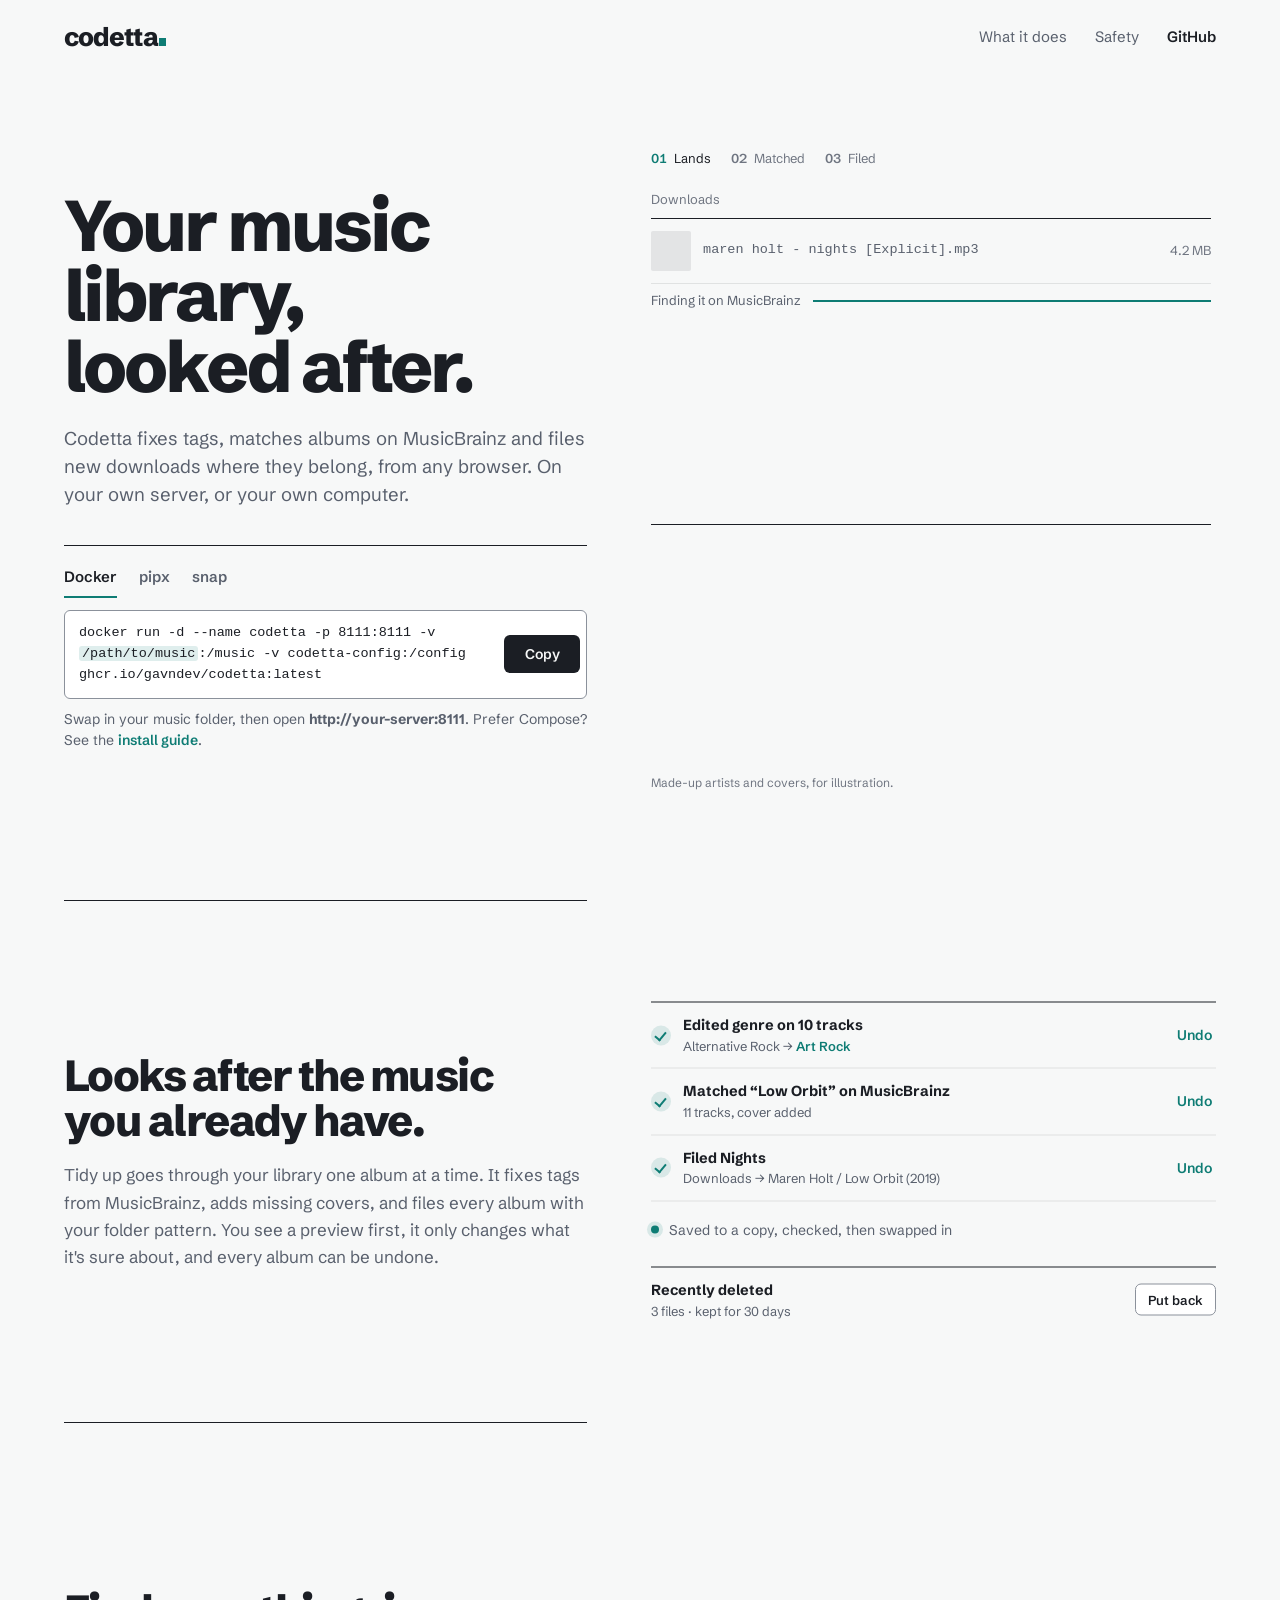
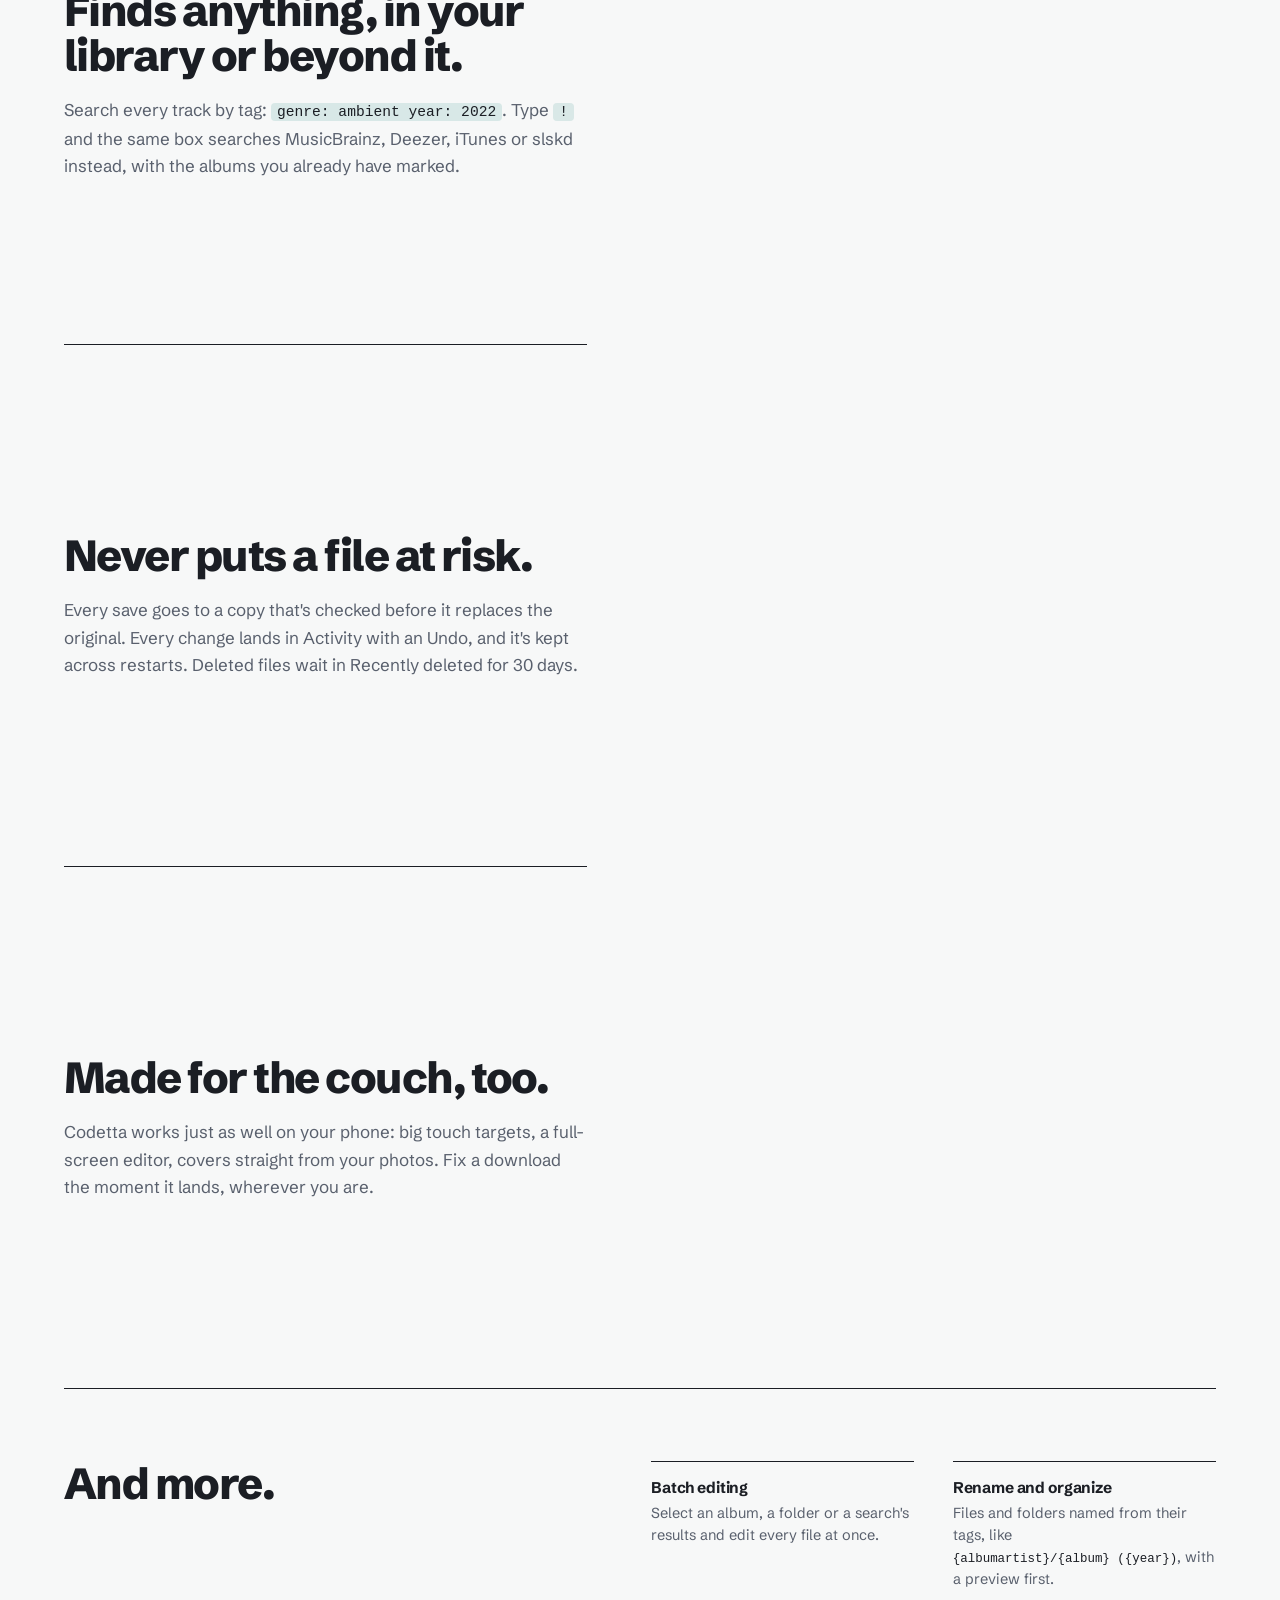
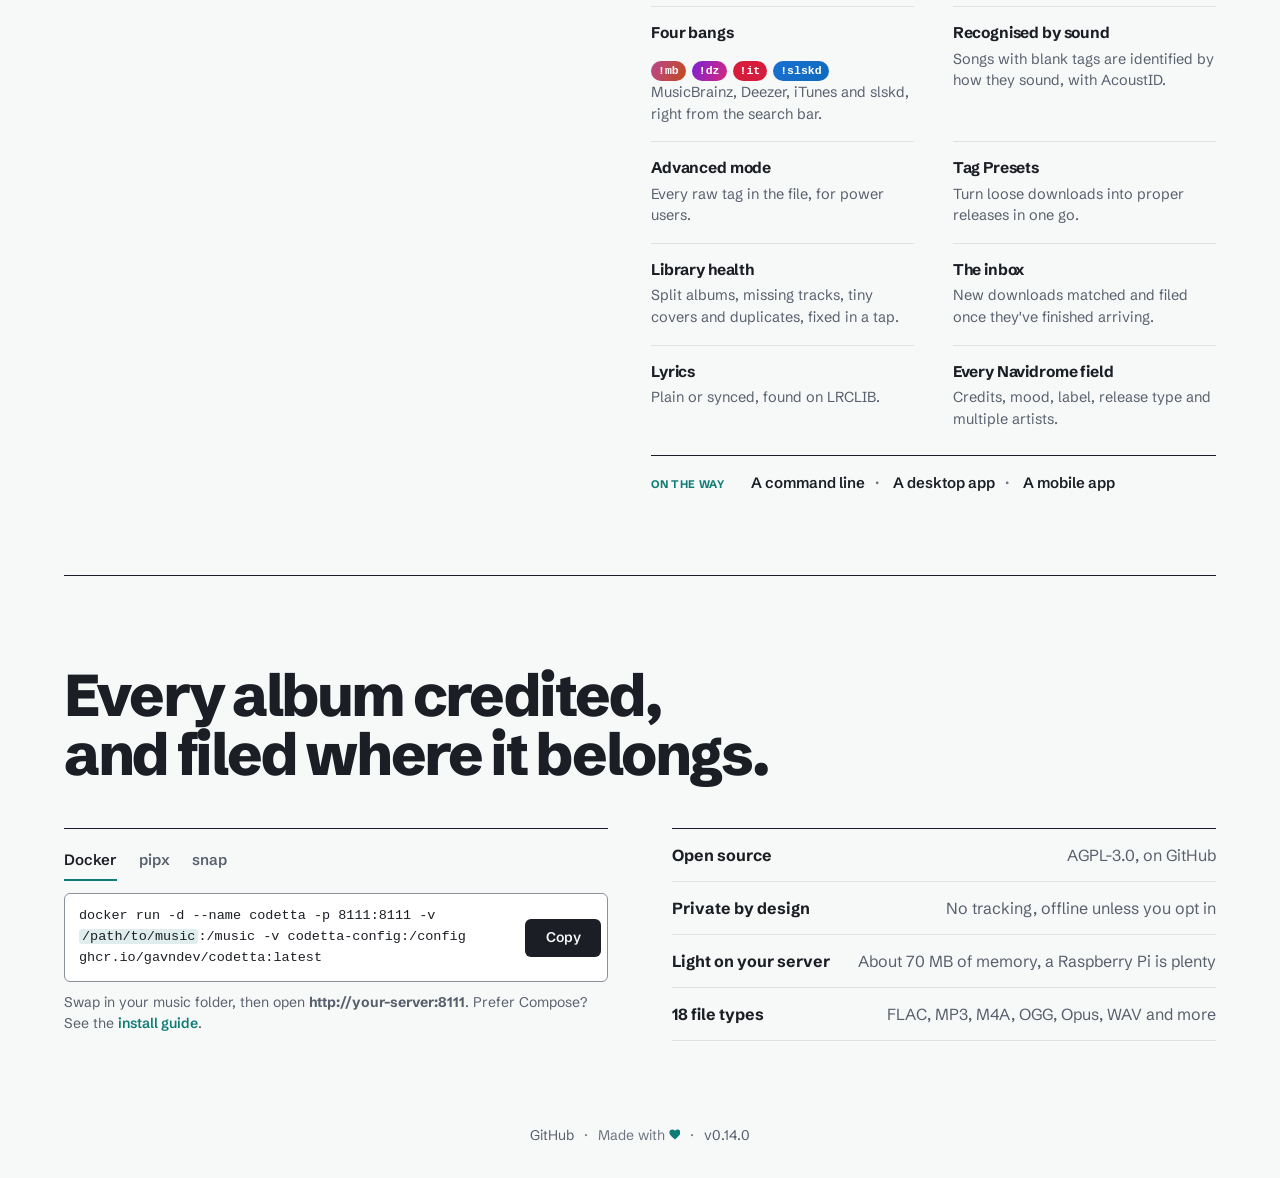
==== commit 1286e025: "Codetta 0.14.0 Every setting on one Settings page: sections for General, Library, Inbox, Listening, " ====
--- a/site/index.html
+++ b/site/index.html
@@ -261,7 +261,7 @@
     <span aria-hidden="true">·</span>
     <span>Made with <svg class="heart" viewBox="0 0 16 16" role="img" aria-label="love"><path d="M8 14.2 6.9 13.2C3 9.7.5 7.4.5 4.6.5 2.3 2.3.6 4.5.6c1.3 0 2.5.6 3.5 1.6C9 1.2 10.2.6 11.5.6c2.2 0 4 1.7 4 4 0 2.8-2.5 5.1-6.4 8.6z"/></svg></span>
     <span aria-hidden="true">·</span>
-    <a href="https://github.com/gavndev/codetta/releases">v0.13.1</a>
+    <a href="https://github.com/gavndev/codetta/releases">v0.14.0</a>
   </footer>
 </body>
 </html>
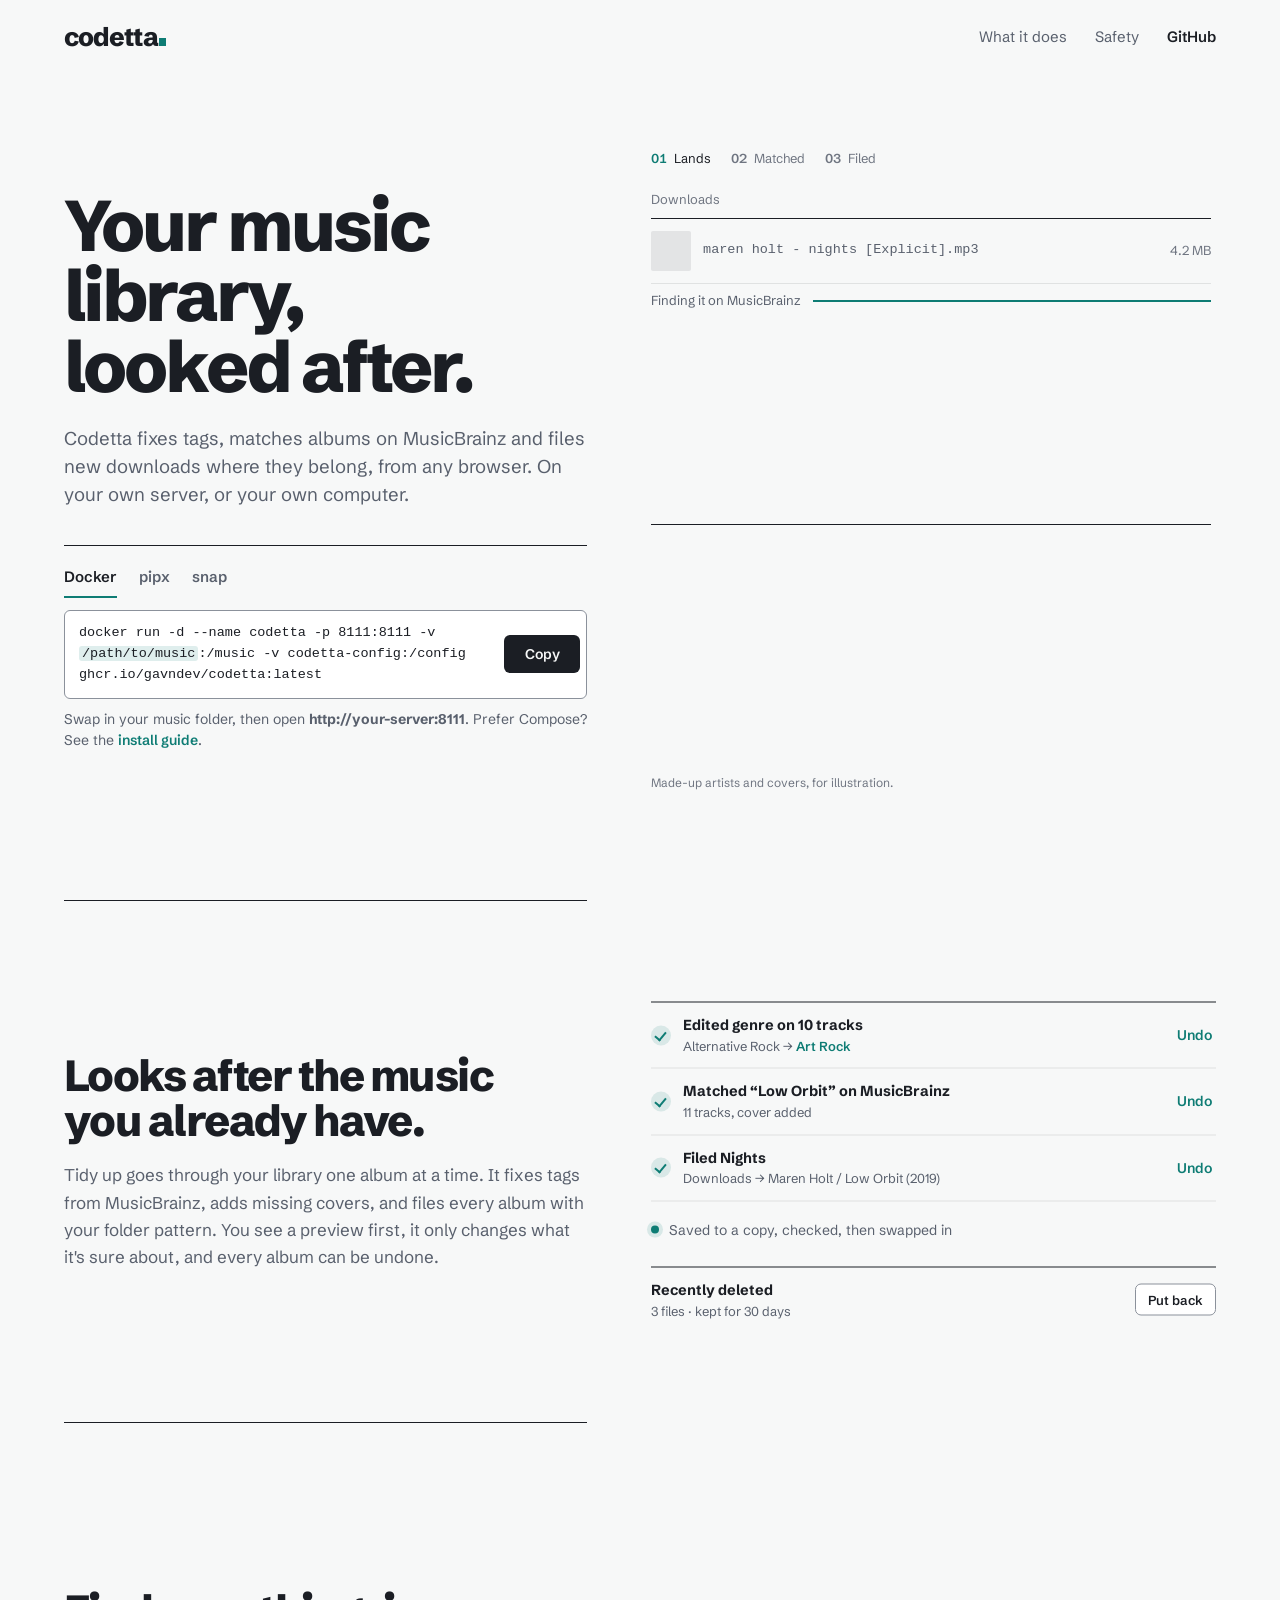
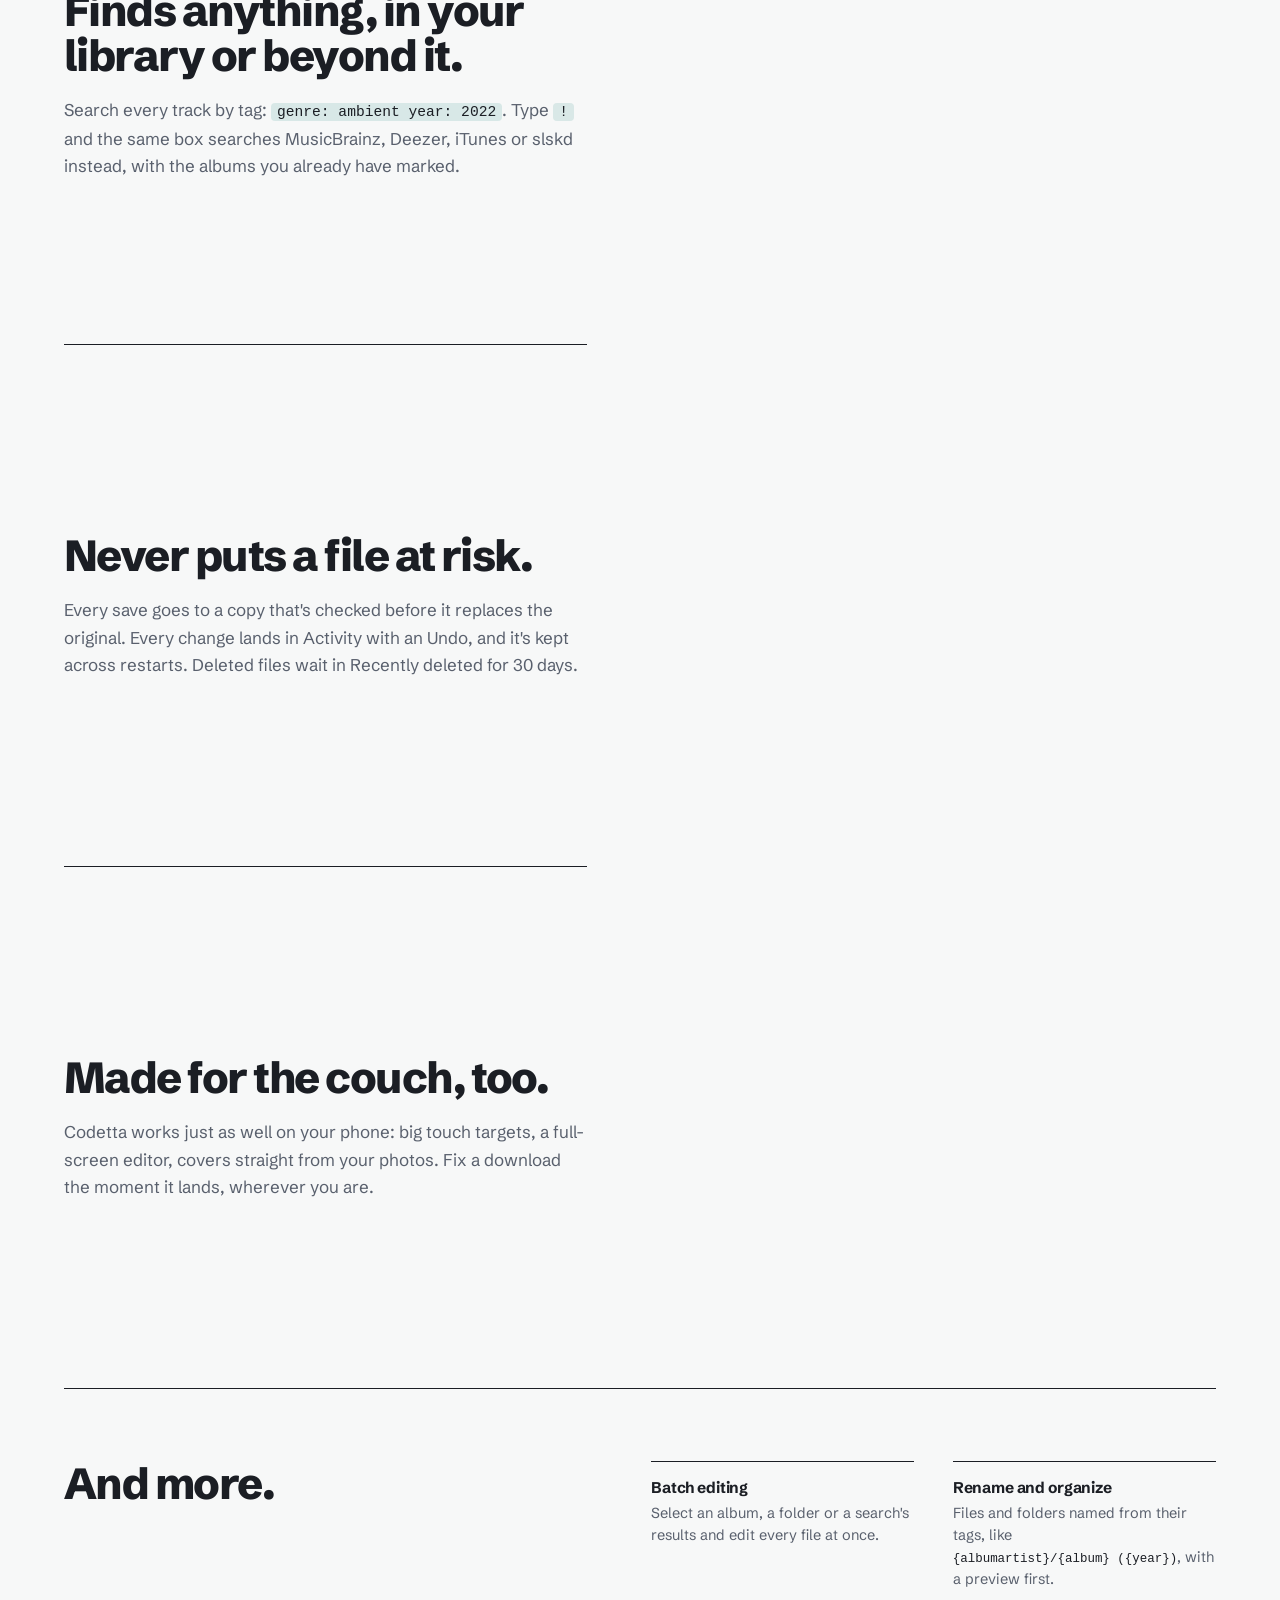
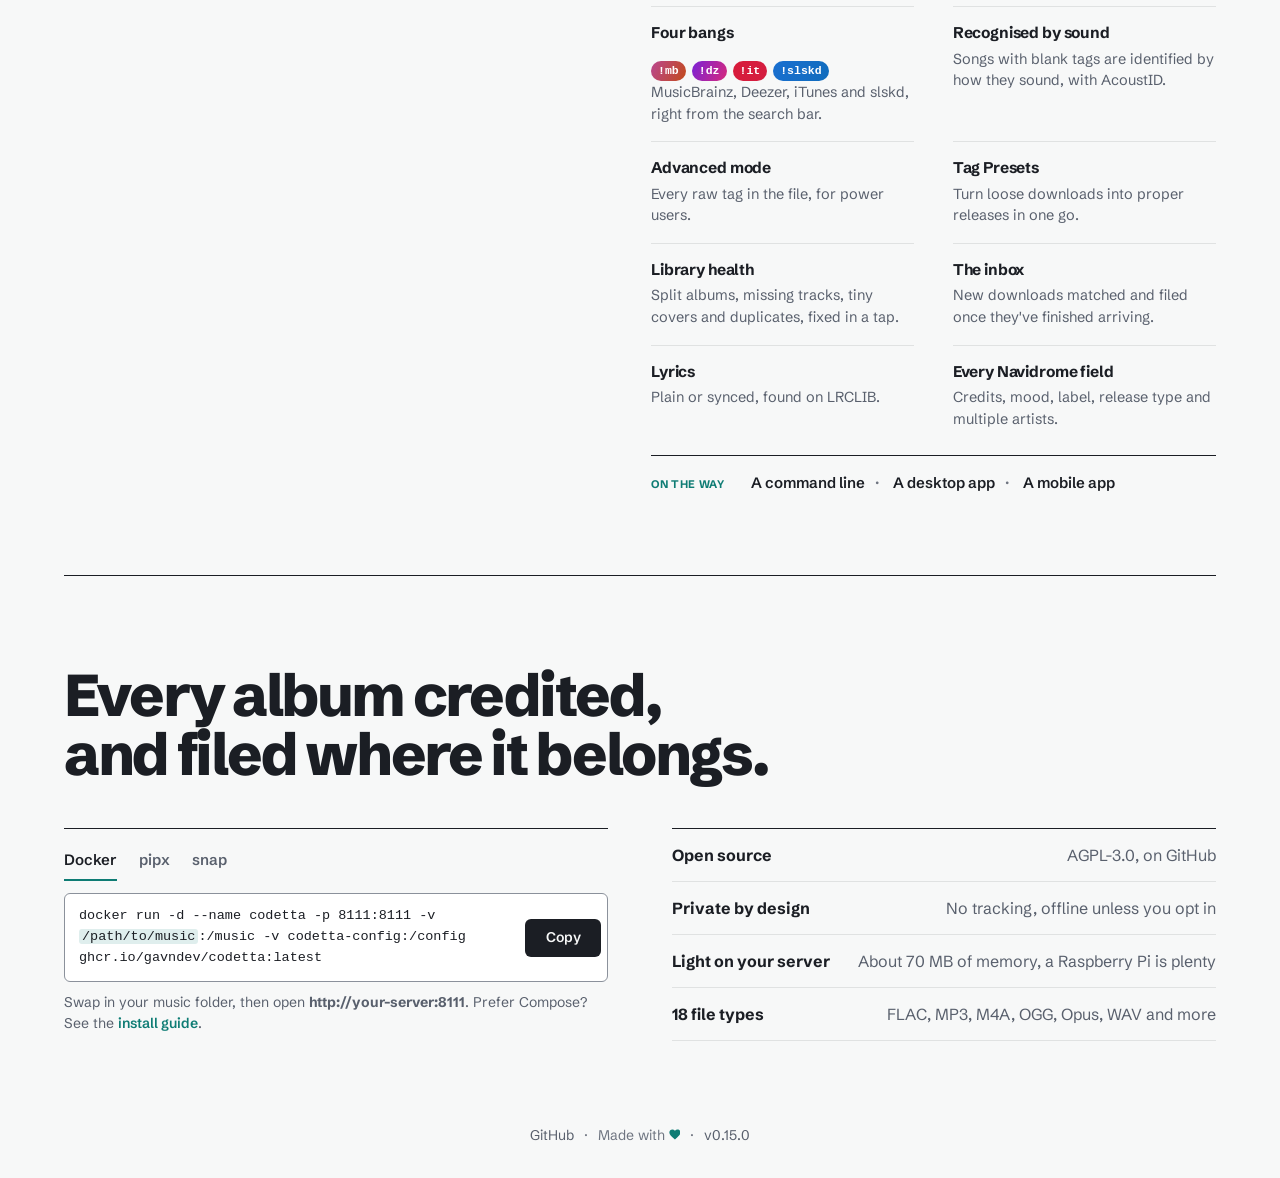
==== commit 1aa54009: "Codetta 0.15.0 Your music with favourites and playlists shared with music apps, artist pages, albums" ====
--- a/site/index.html
+++ b/site/index.html
@@ -261,7 +261,7 @@
     <span aria-hidden="true">·</span>
     <span>Made with <svg class="heart" viewBox="0 0 16 16" role="img" aria-label="love"><path d="M8 14.2 6.9 13.2C3 9.7.5 7.4.5 4.6.5 2.3 2.3.6 4.5.6c1.3 0 2.5.6 3.5 1.6C9 1.2 10.2.6 11.5.6c2.2 0 4 1.7 4 4 0 2.8-2.5 5.1-6.4 8.6z"/></svg></span>
     <span aria-hidden="true">·</span>
-    <a href="https://github.com/gavndev/codetta/releases">v0.14.0</a>
+    <a href="https://github.com/gavndev/codetta/releases">v0.15.0</a>
   </footer>
 </body>
 </html>
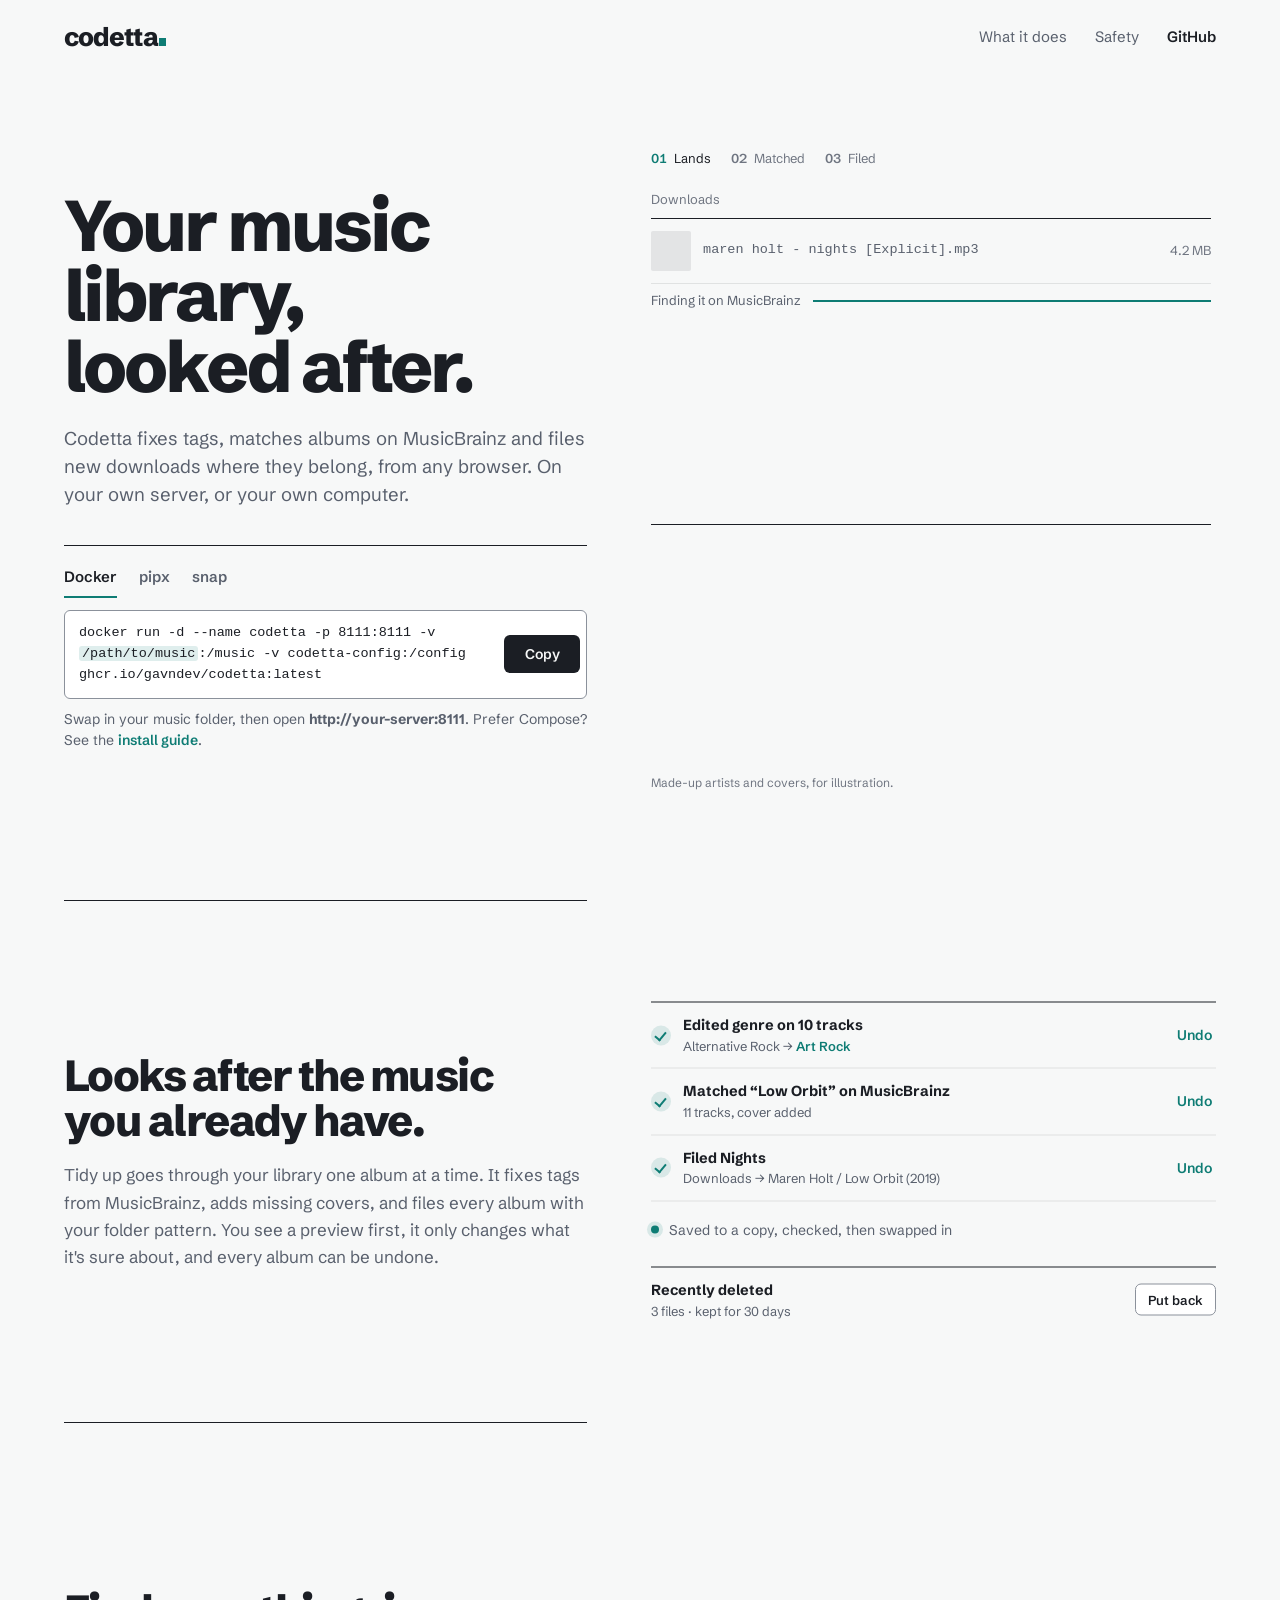
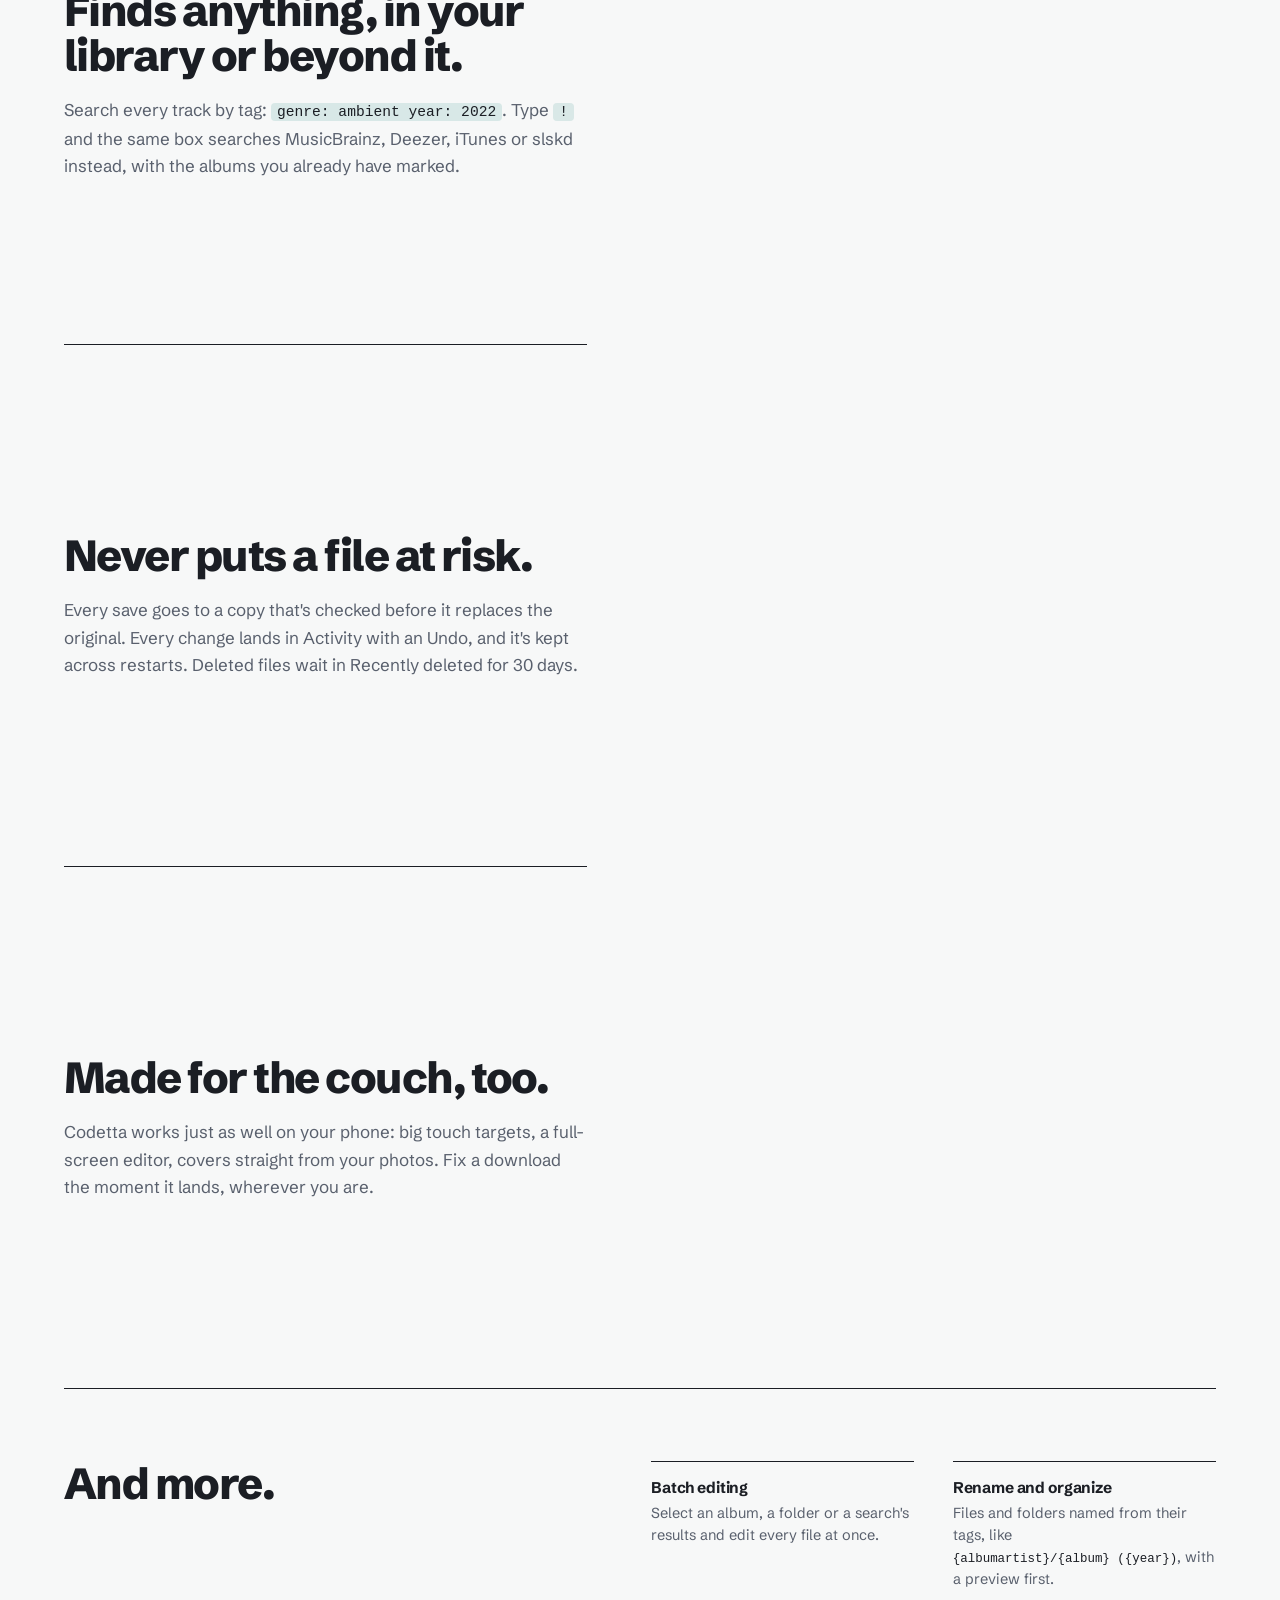
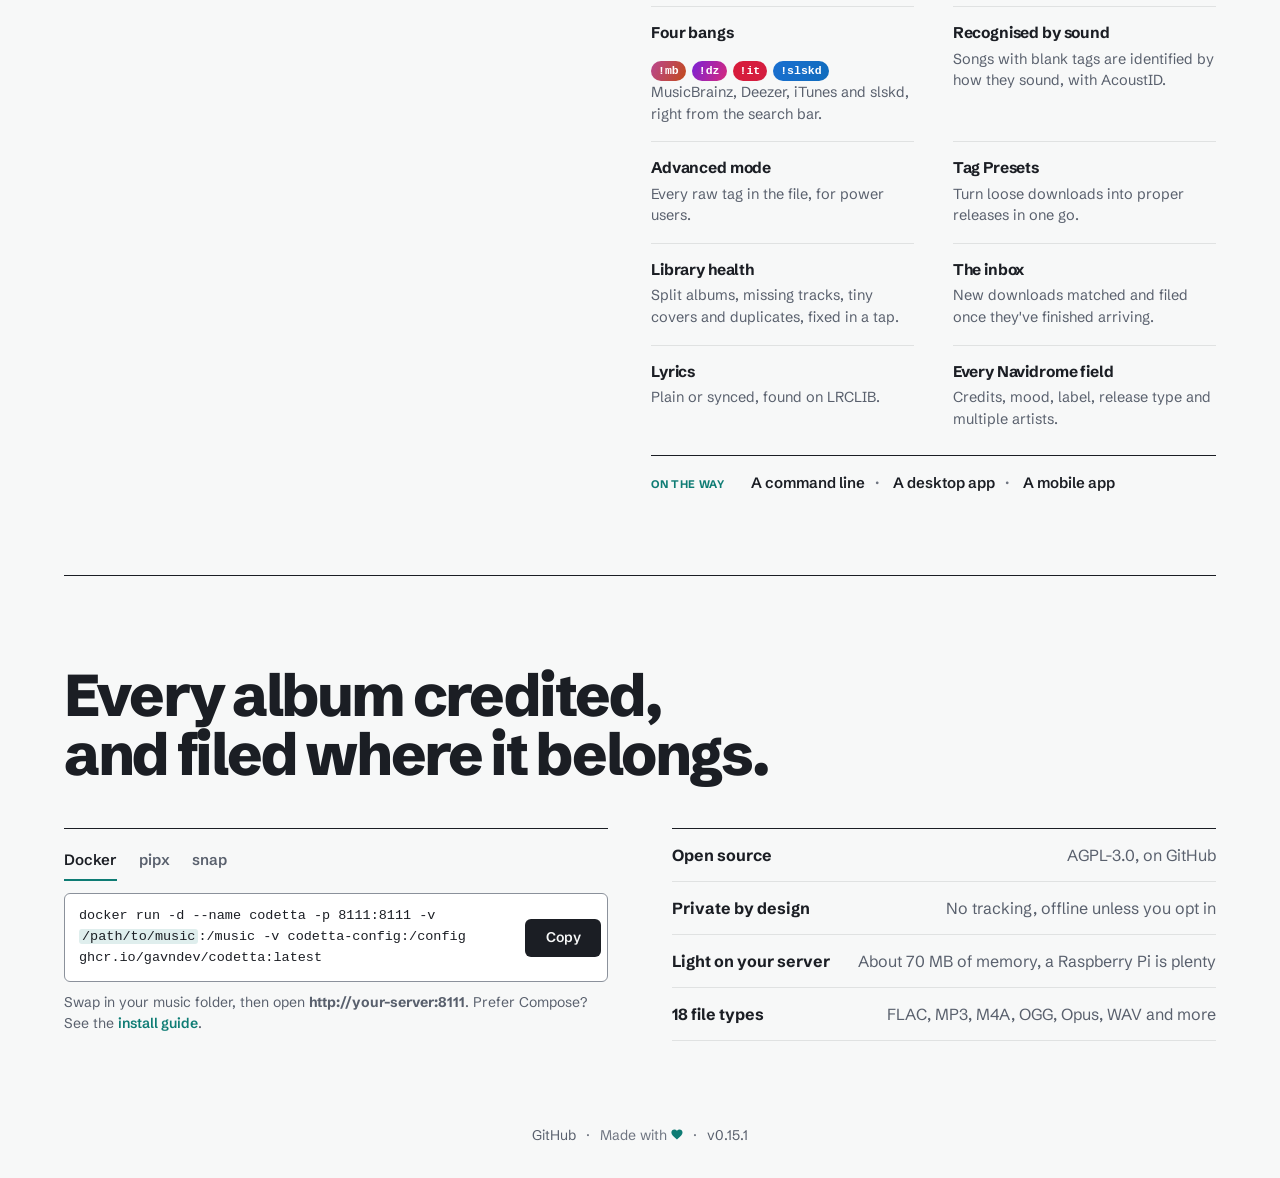
==== commit 3c231a5d: "Codetta 0.15.1 Tags from file names finds a date wherever it sits in a name, so dated demos and voic" ====
--- a/site/index.html
+++ b/site/index.html
@@ -261,7 +261,7 @@
     <span aria-hidden="true">·</span>
     <span>Made with <svg class="heart" viewBox="0 0 16 16" role="img" aria-label="love"><path d="M8 14.2 6.9 13.2C3 9.7.5 7.4.5 4.6.5 2.3 2.3.6 4.5.6c1.3 0 2.5.6 3.5 1.6C9 1.2 10.2.6 11.5.6c2.2 0 4 1.7 4 4 0 2.8-2.5 5.1-6.4 8.6z"/></svg></span>
     <span aria-hidden="true">·</span>
-    <a href="https://github.com/gavndev/codetta/releases">v0.15.0</a>
+    <a href="https://github.com/gavndev/codetta/releases">v0.15.1</a>
   </footer>
 </body>
 </html>
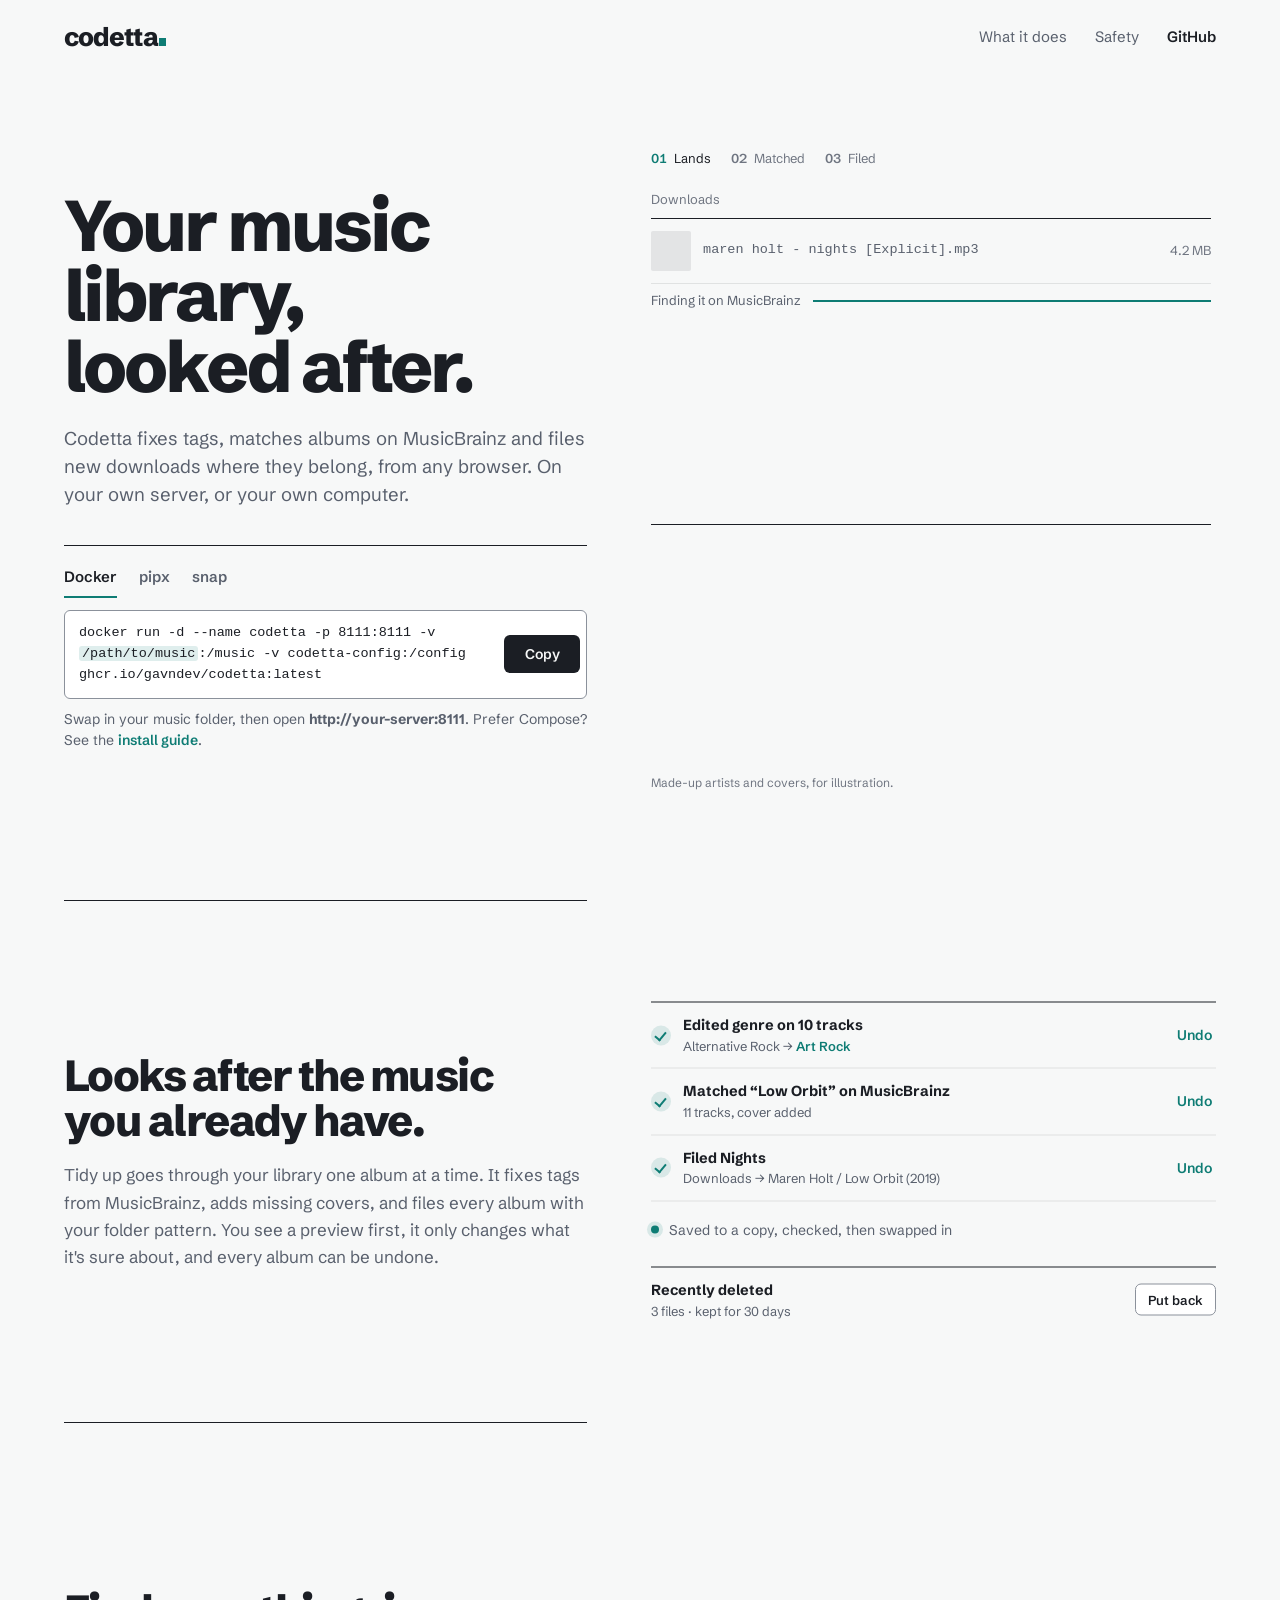
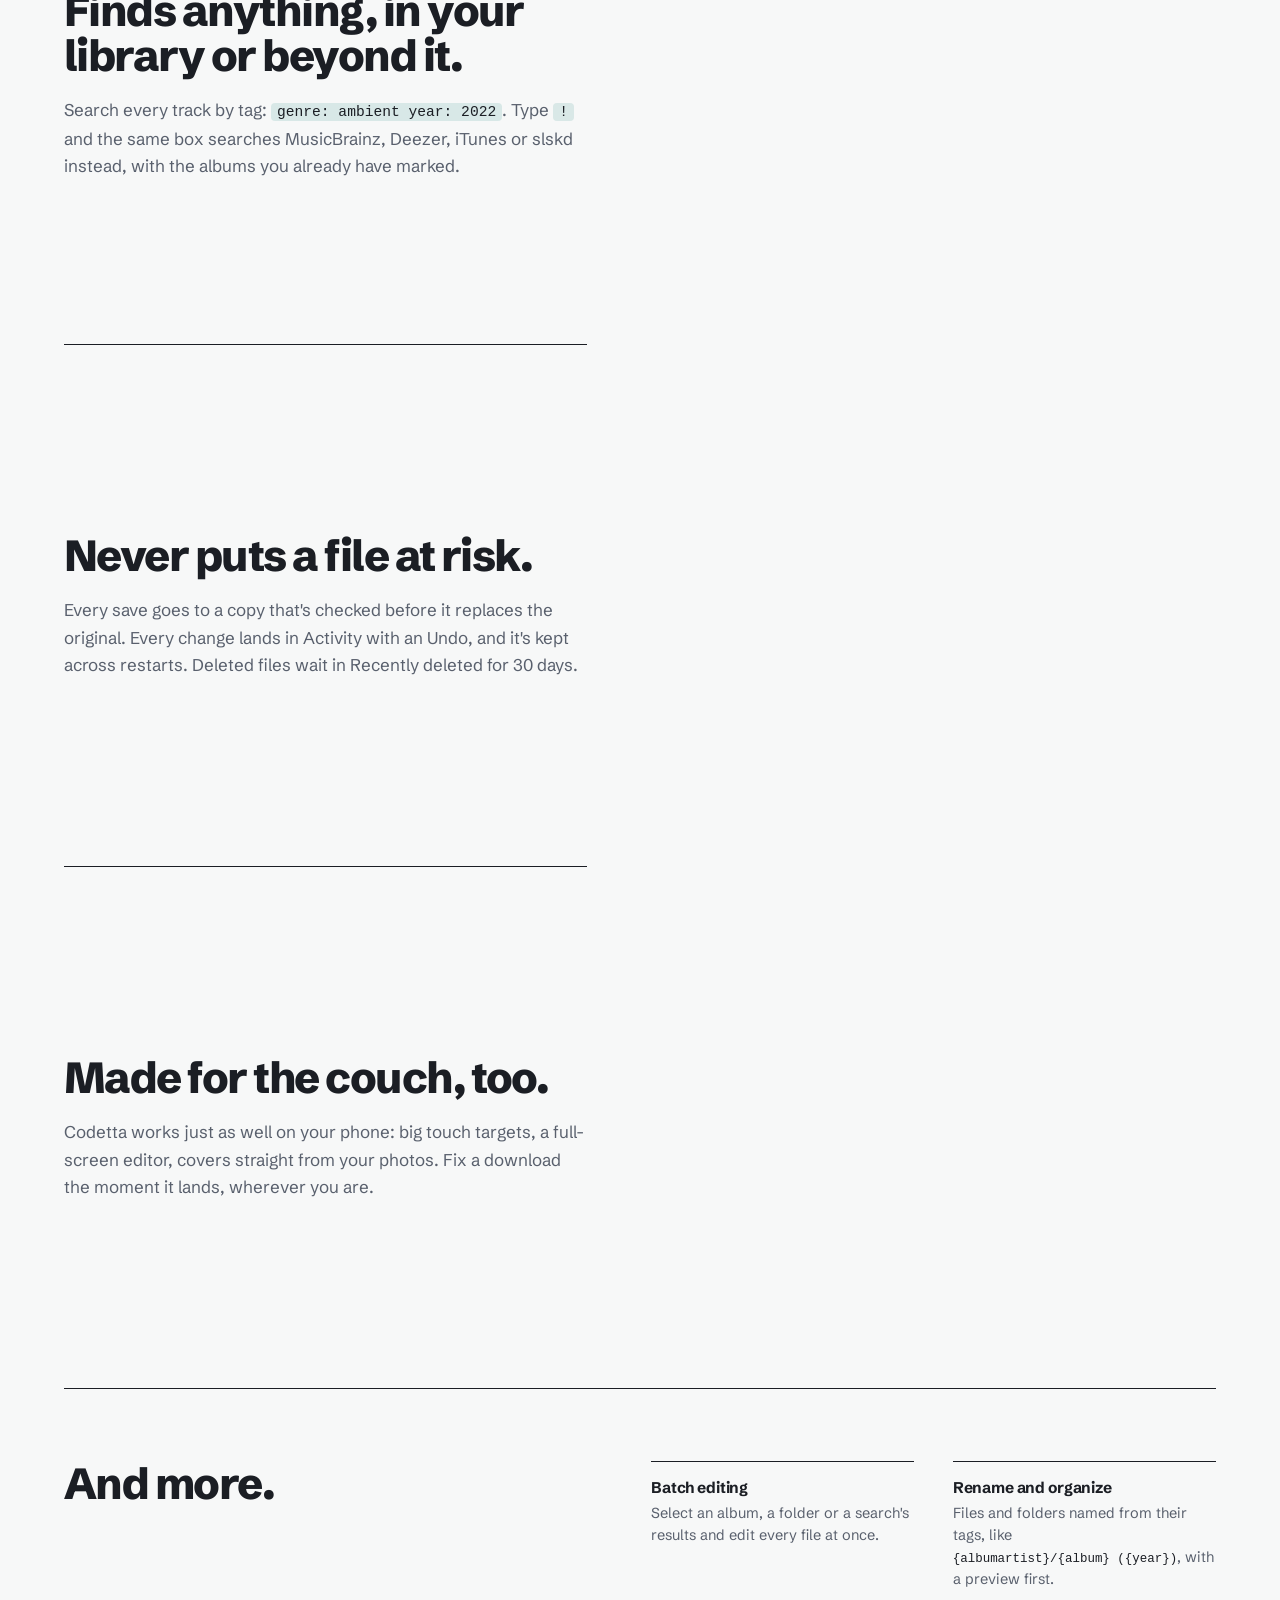
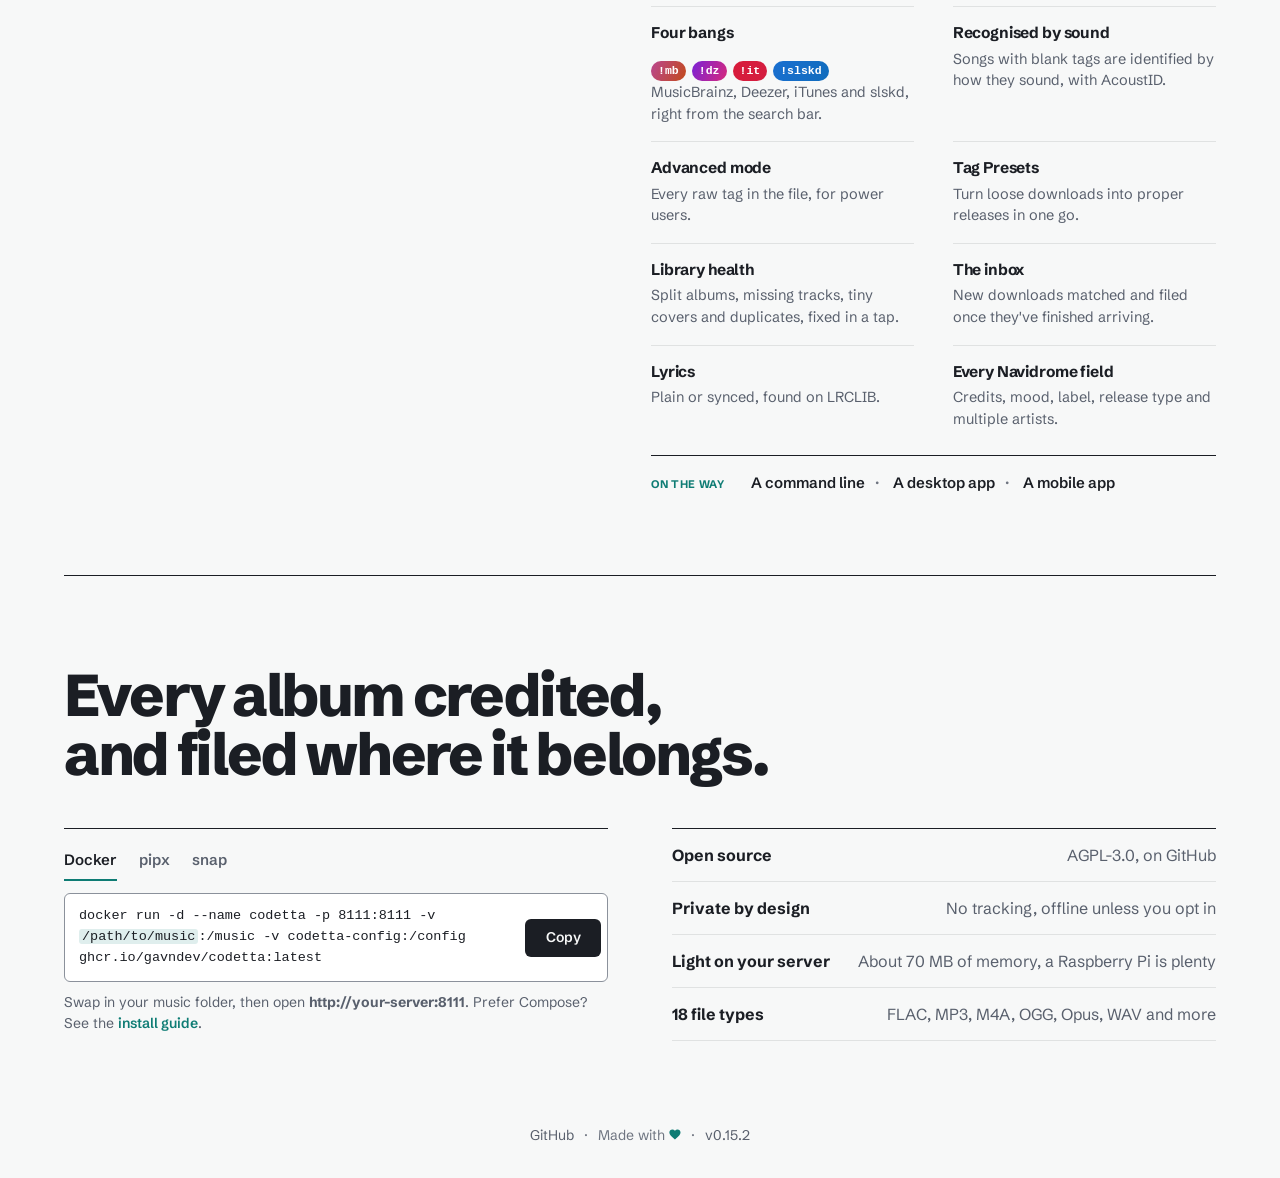
==== commit 24c459ec: "Codetta 0.15.2" ====
--- a/site/index.html
+++ b/site/index.html
@@ -261,7 +261,7 @@
     <span aria-hidden="true">·</span>
     <span>Made with <svg class="heart" viewBox="0 0 16 16" role="img" aria-label="love"><path d="M8 14.2 6.9 13.2C3 9.7.5 7.4.5 4.6.5 2.3 2.3.6 4.5.6c1.3 0 2.5.6 3.5 1.6C9 1.2 10.2.6 11.5.6c2.2 0 4 1.7 4 4 0 2.8-2.5 5.1-6.4 8.6z"/></svg></span>
     <span aria-hidden="true">·</span>
-    <a href="https://github.com/gavndev/codetta/releases">v0.15.1</a>
+    <a href="https://github.com/gavndev/codetta/releases">v0.15.2</a>
   </footer>
 </body>
 </html>
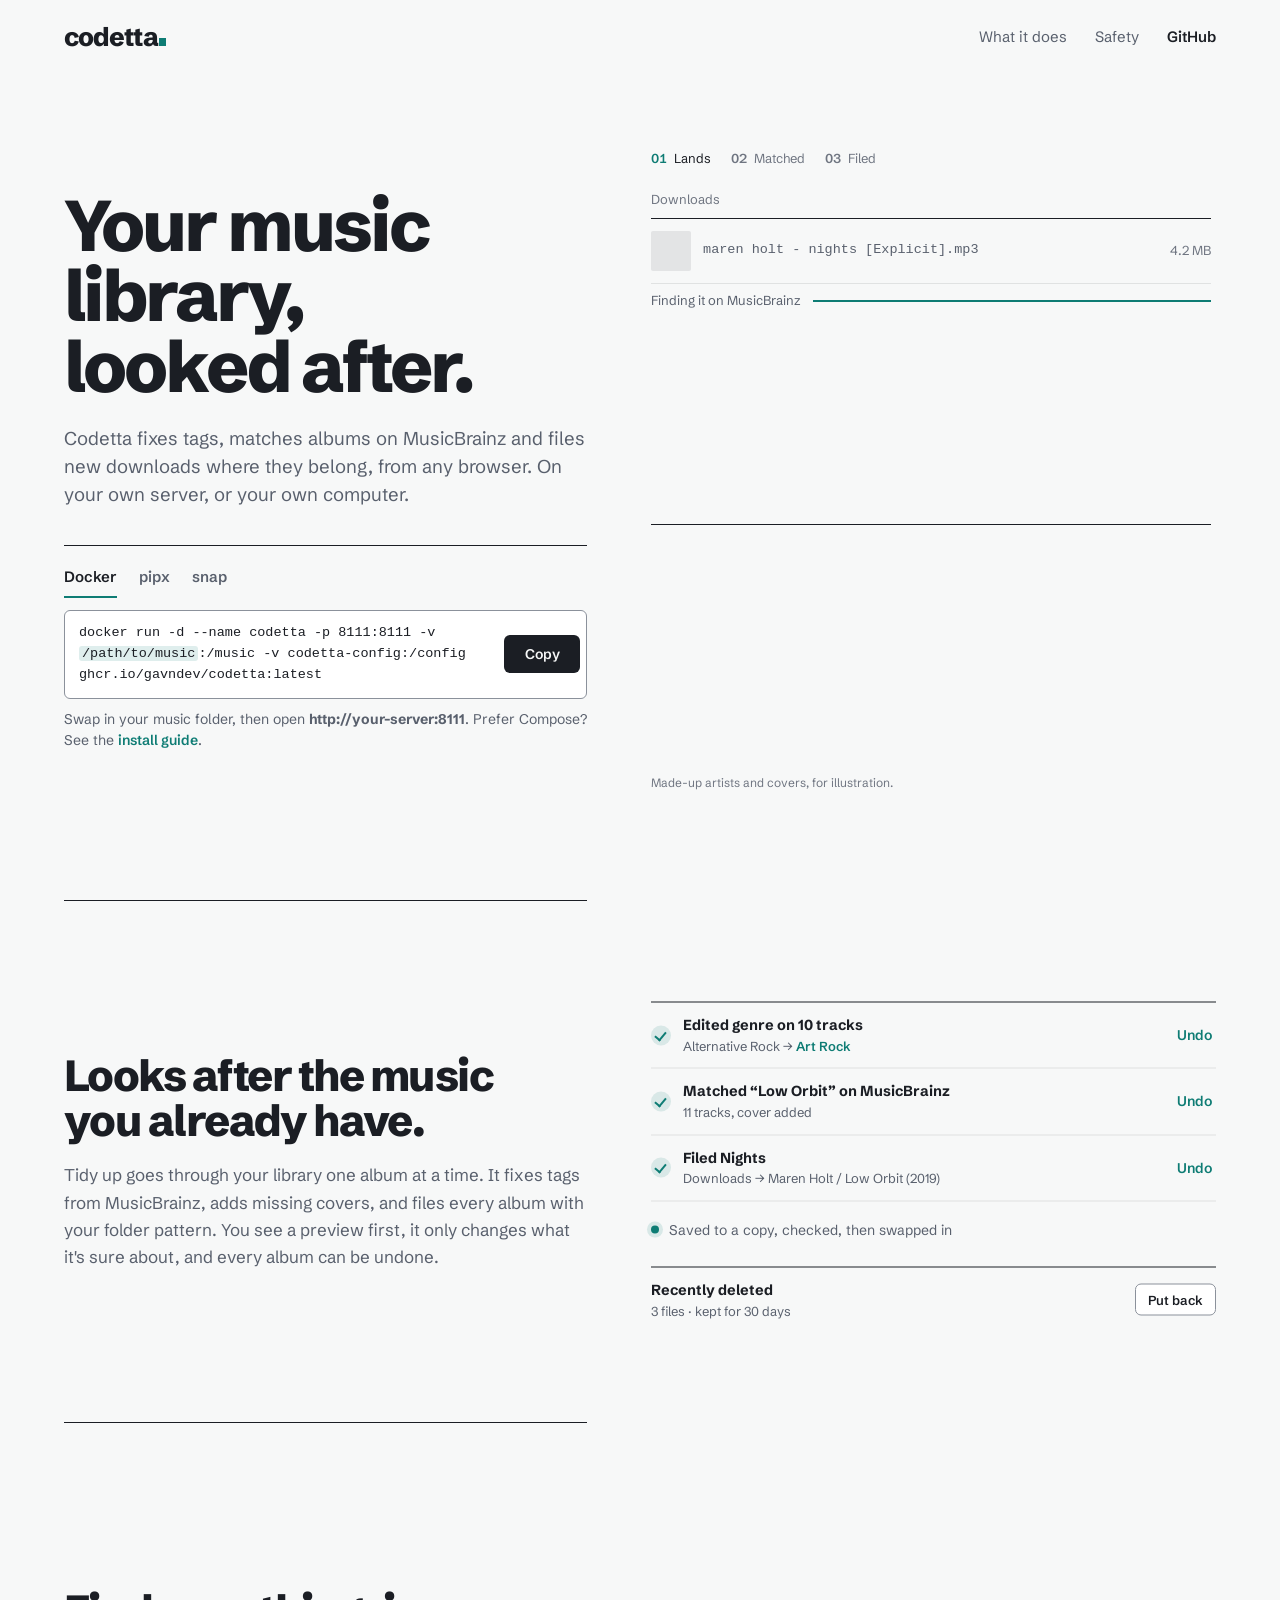
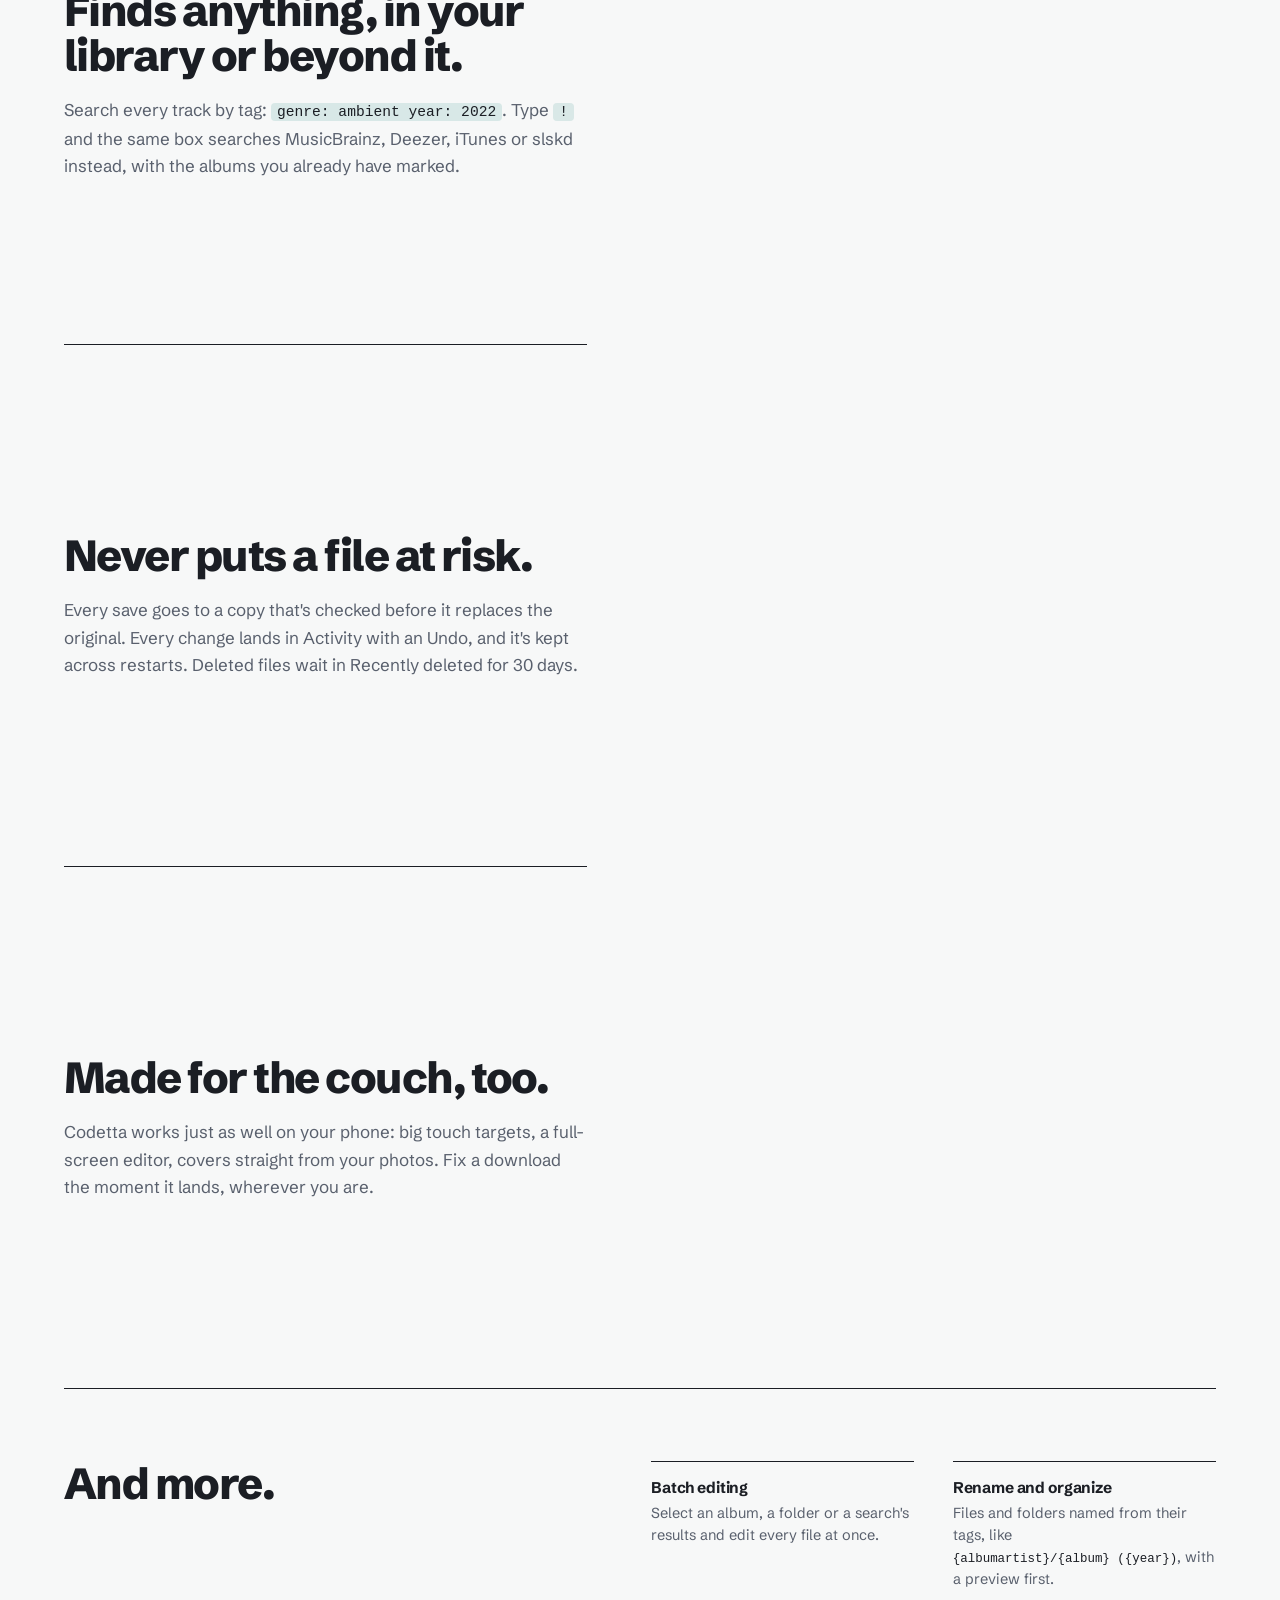
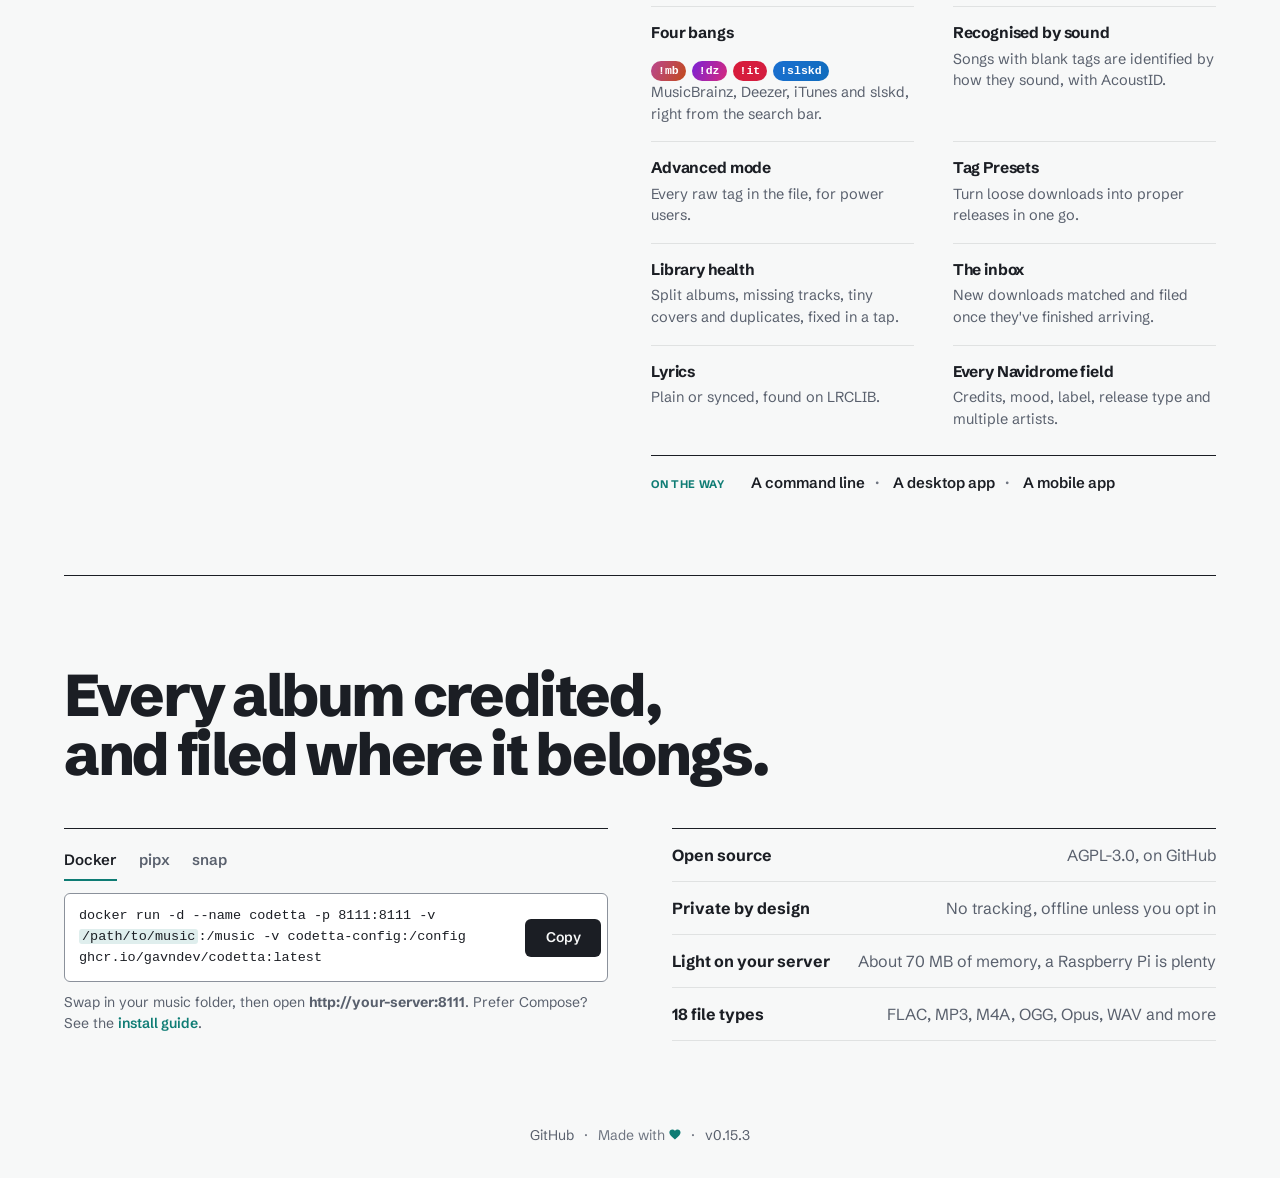
==== commit 3d4eb878: "Codetta 0.15.3" ====
--- a/site/index.html
+++ b/site/index.html
@@ -261,7 +261,7 @@
     <span aria-hidden="true">·</span>
     <span>Made with <svg class="heart" viewBox="0 0 16 16" role="img" aria-label="love"><path d="M8 14.2 6.9 13.2C3 9.7.5 7.4.5 4.6.5 2.3 2.3.6 4.5.6c1.3 0 2.5.6 3.5 1.6C9 1.2 10.2.6 11.5.6c2.2 0 4 1.7 4 4 0 2.8-2.5 5.1-6.4 8.6z"/></svg></span>
     <span aria-hidden="true">·</span>
-    <a href="https://github.com/gavndev/codetta/releases">v0.15.2</a>
+    <a href="https://github.com/gavndev/codetta/releases">v0.15.3</a>
   </footer>
 </body>
 </html>
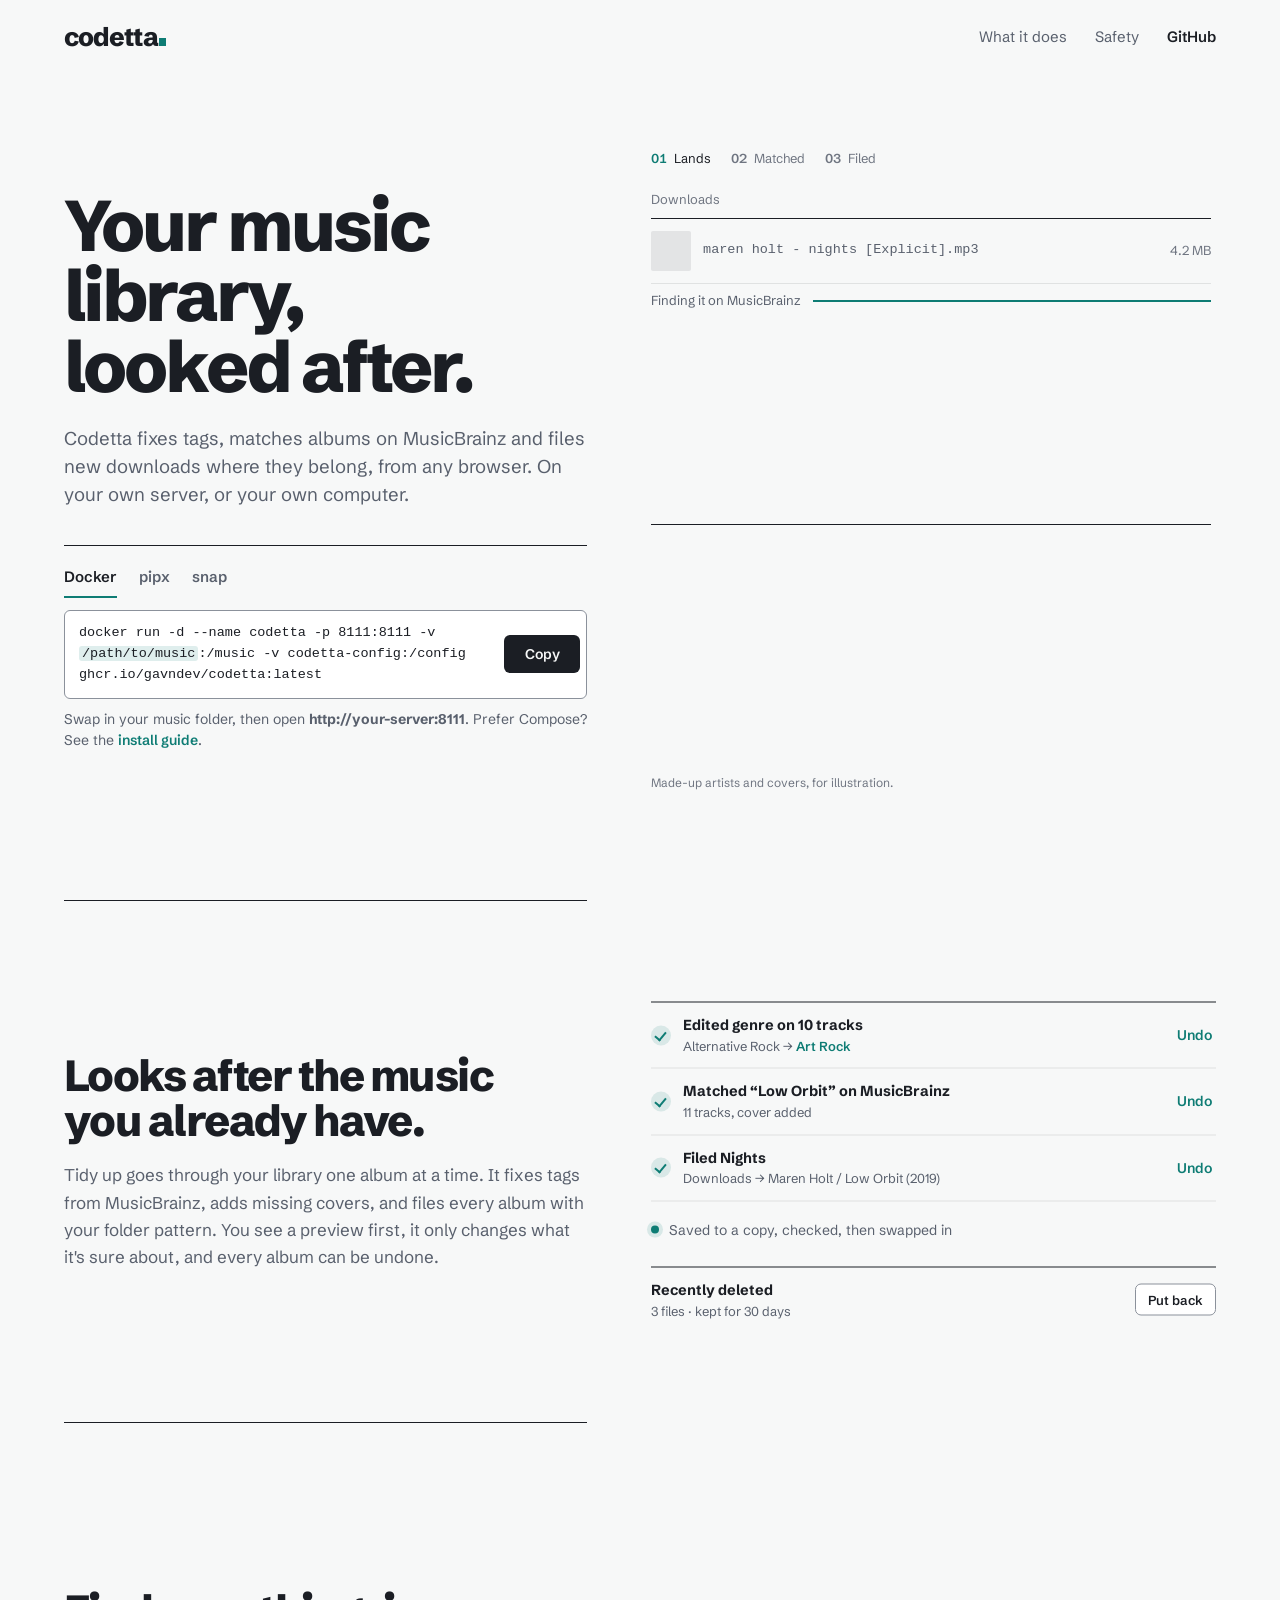
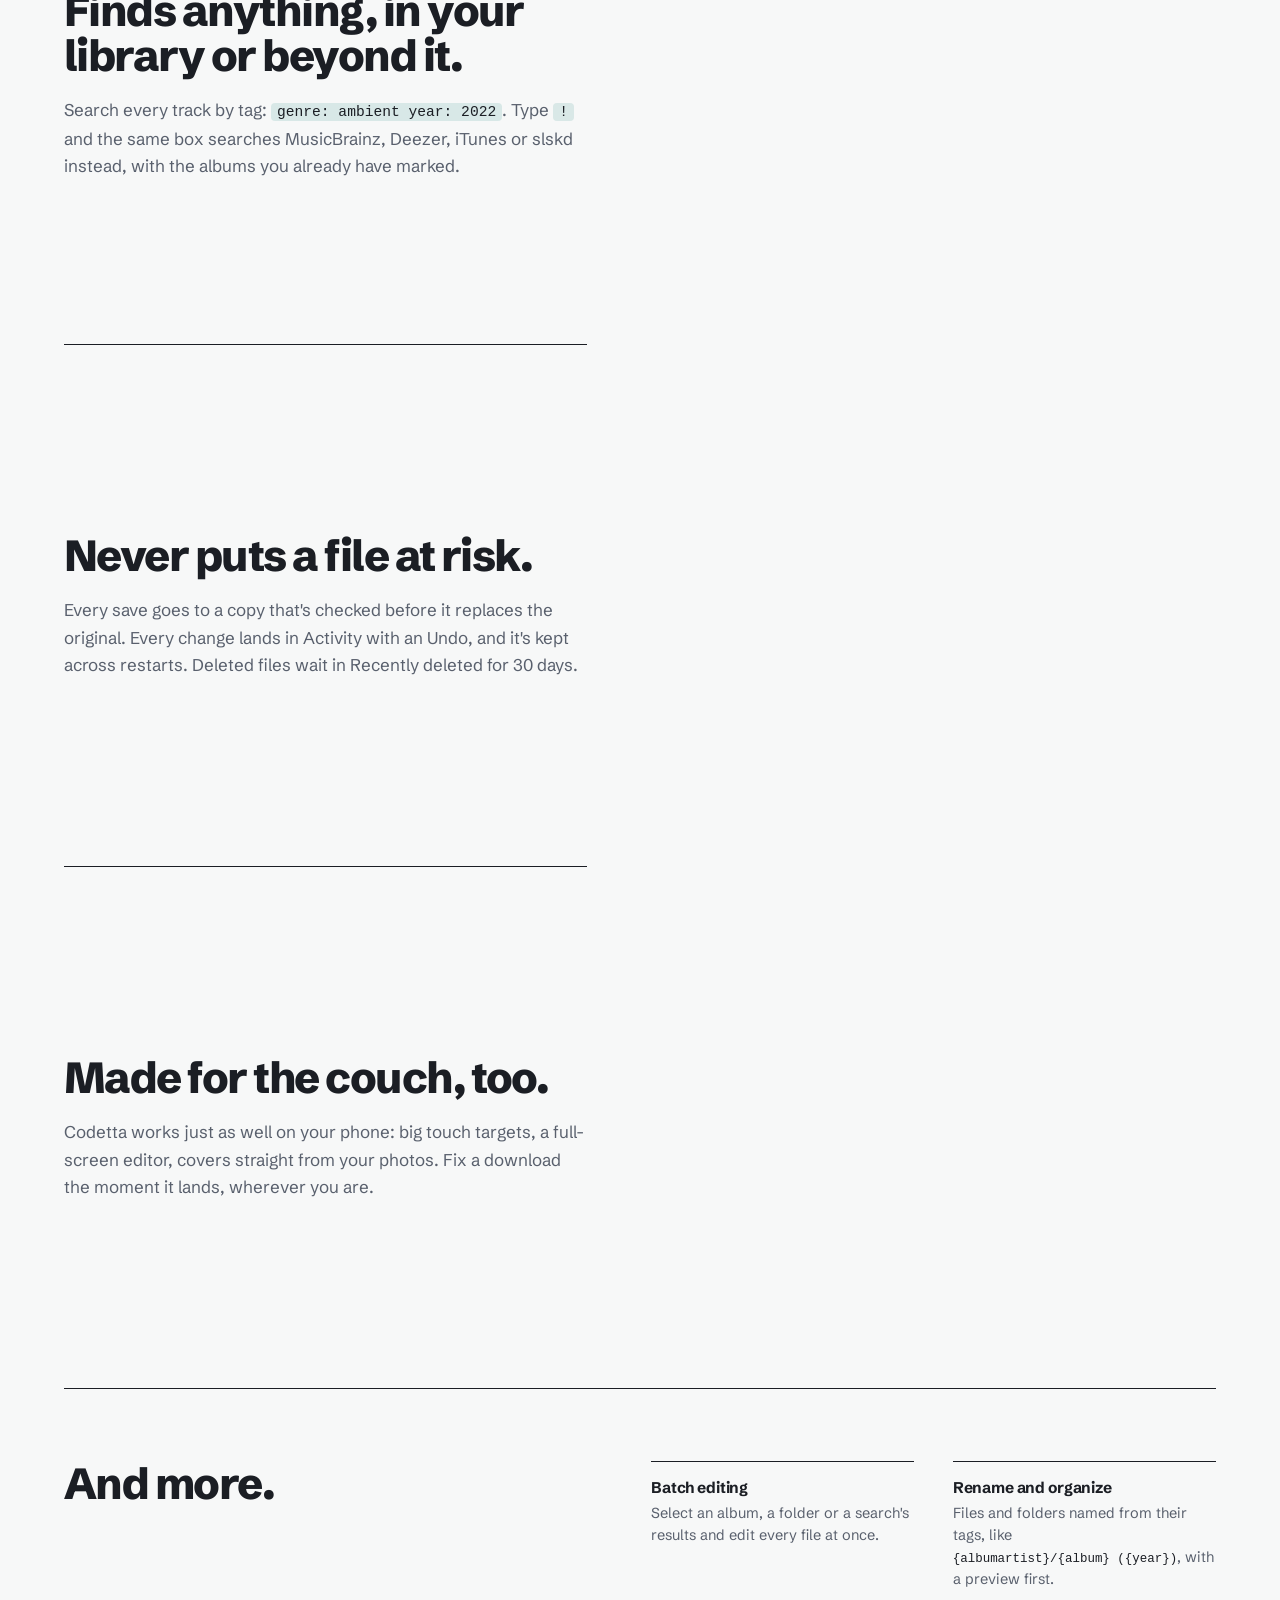
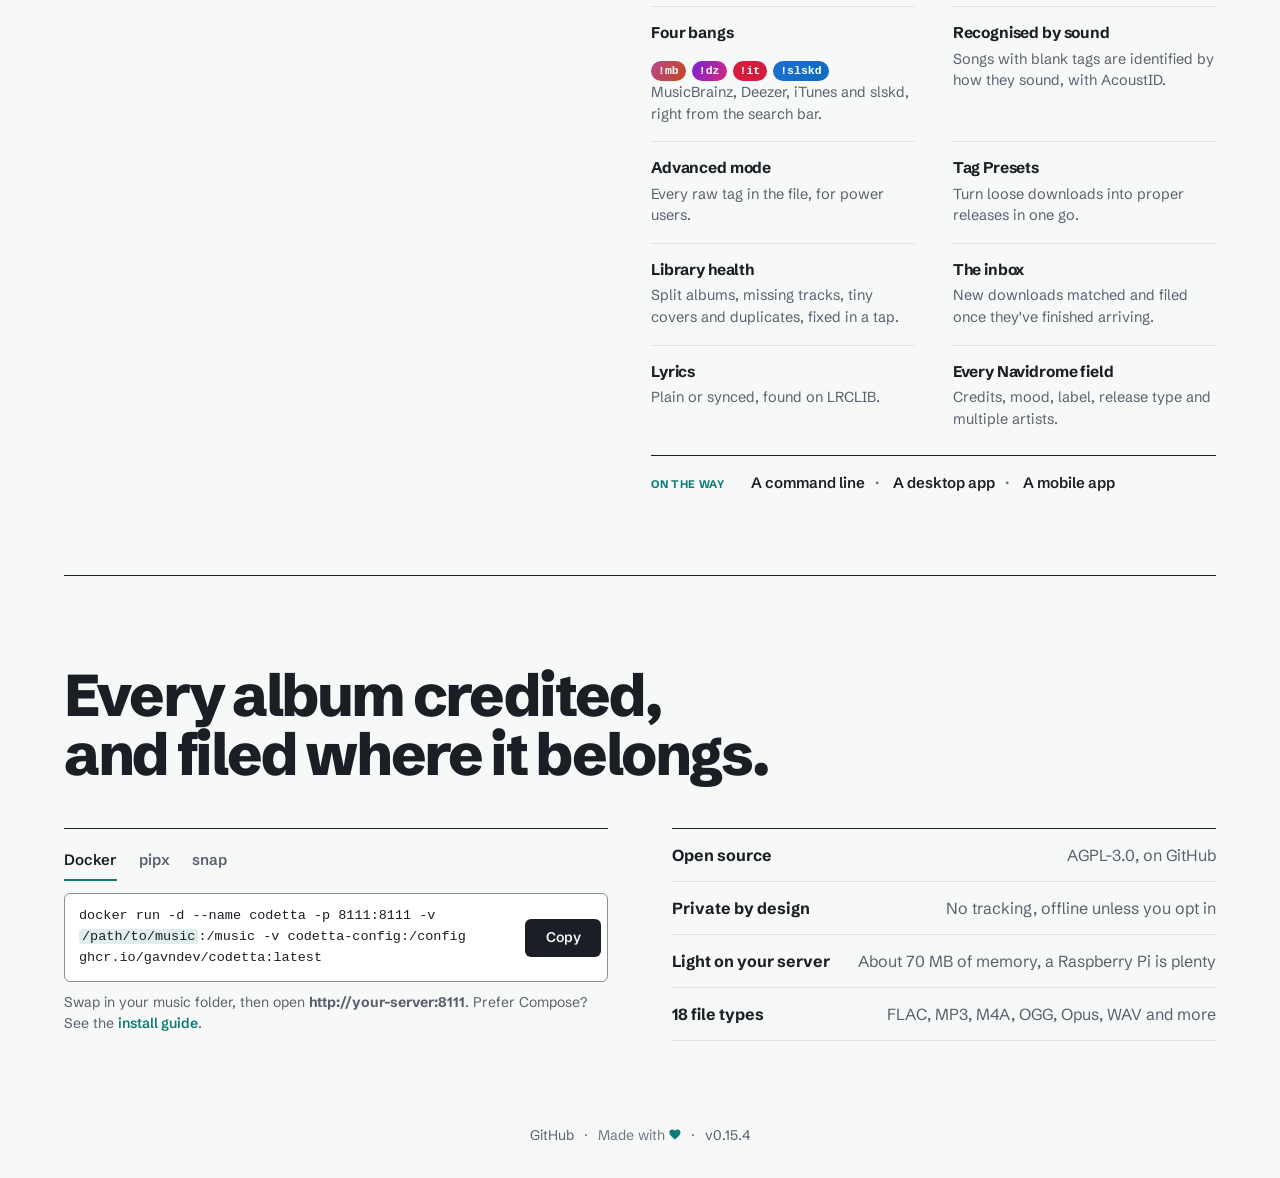
==== commit 4dac475f: "Codetta 0.15.4" ====
--- a/site/index.html
+++ b/site/index.html
@@ -261,7 +261,7 @@
     <span aria-hidden="true">·</span>
     <span>Made with <svg class="heart" viewBox="0 0 16 16" role="img" aria-label="love"><path d="M8 14.2 6.9 13.2C3 9.7.5 7.4.5 4.6.5 2.3 2.3.6 4.5.6c1.3 0 2.5.6 3.5 1.6C9 1.2 10.2.6 11.5.6c2.2 0 4 1.7 4 4 0 2.8-2.5 5.1-6.4 8.6z"/></svg></span>
     <span aria-hidden="true">·</span>
-    <a href="https://github.com/gavndev/codetta/releases">v0.15.3</a>
+    <a href="https://github.com/gavndev/codetta/releases">v0.15.4</a>
   </footer>
 </body>
 </html>
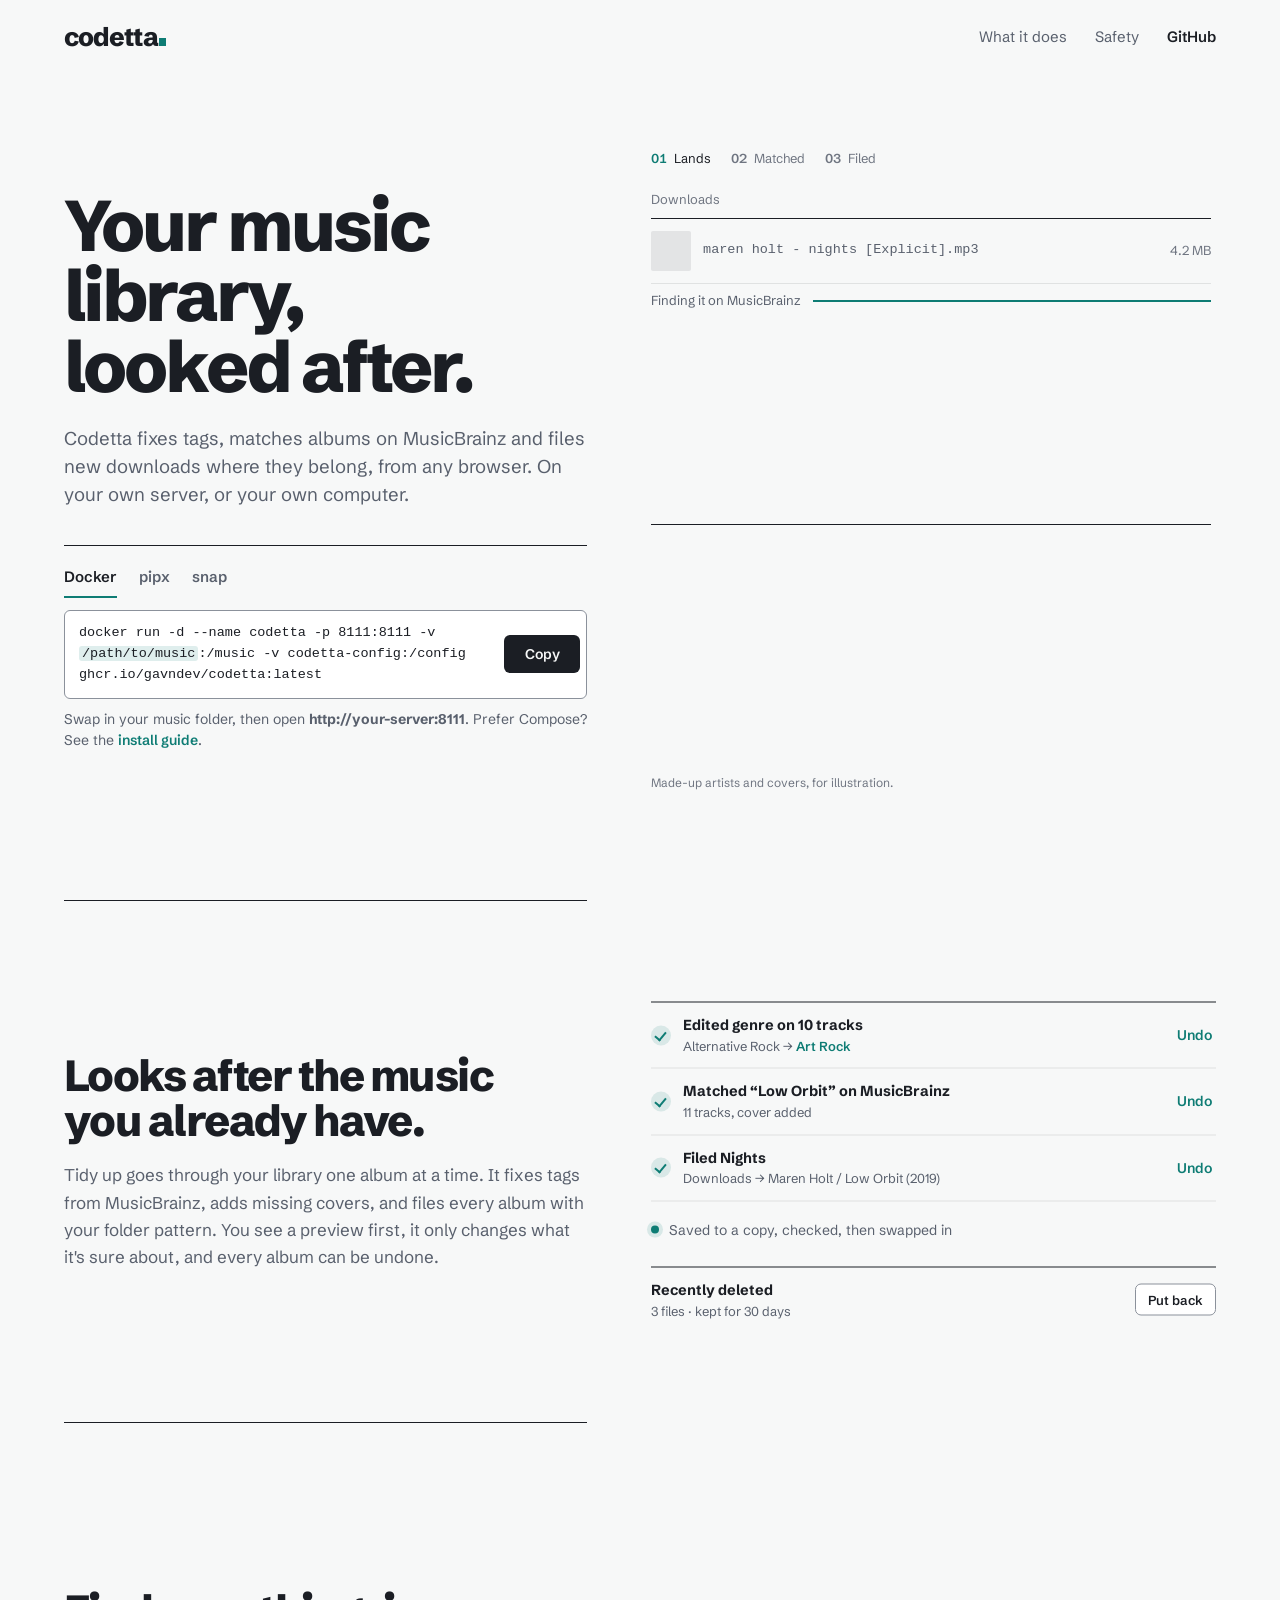
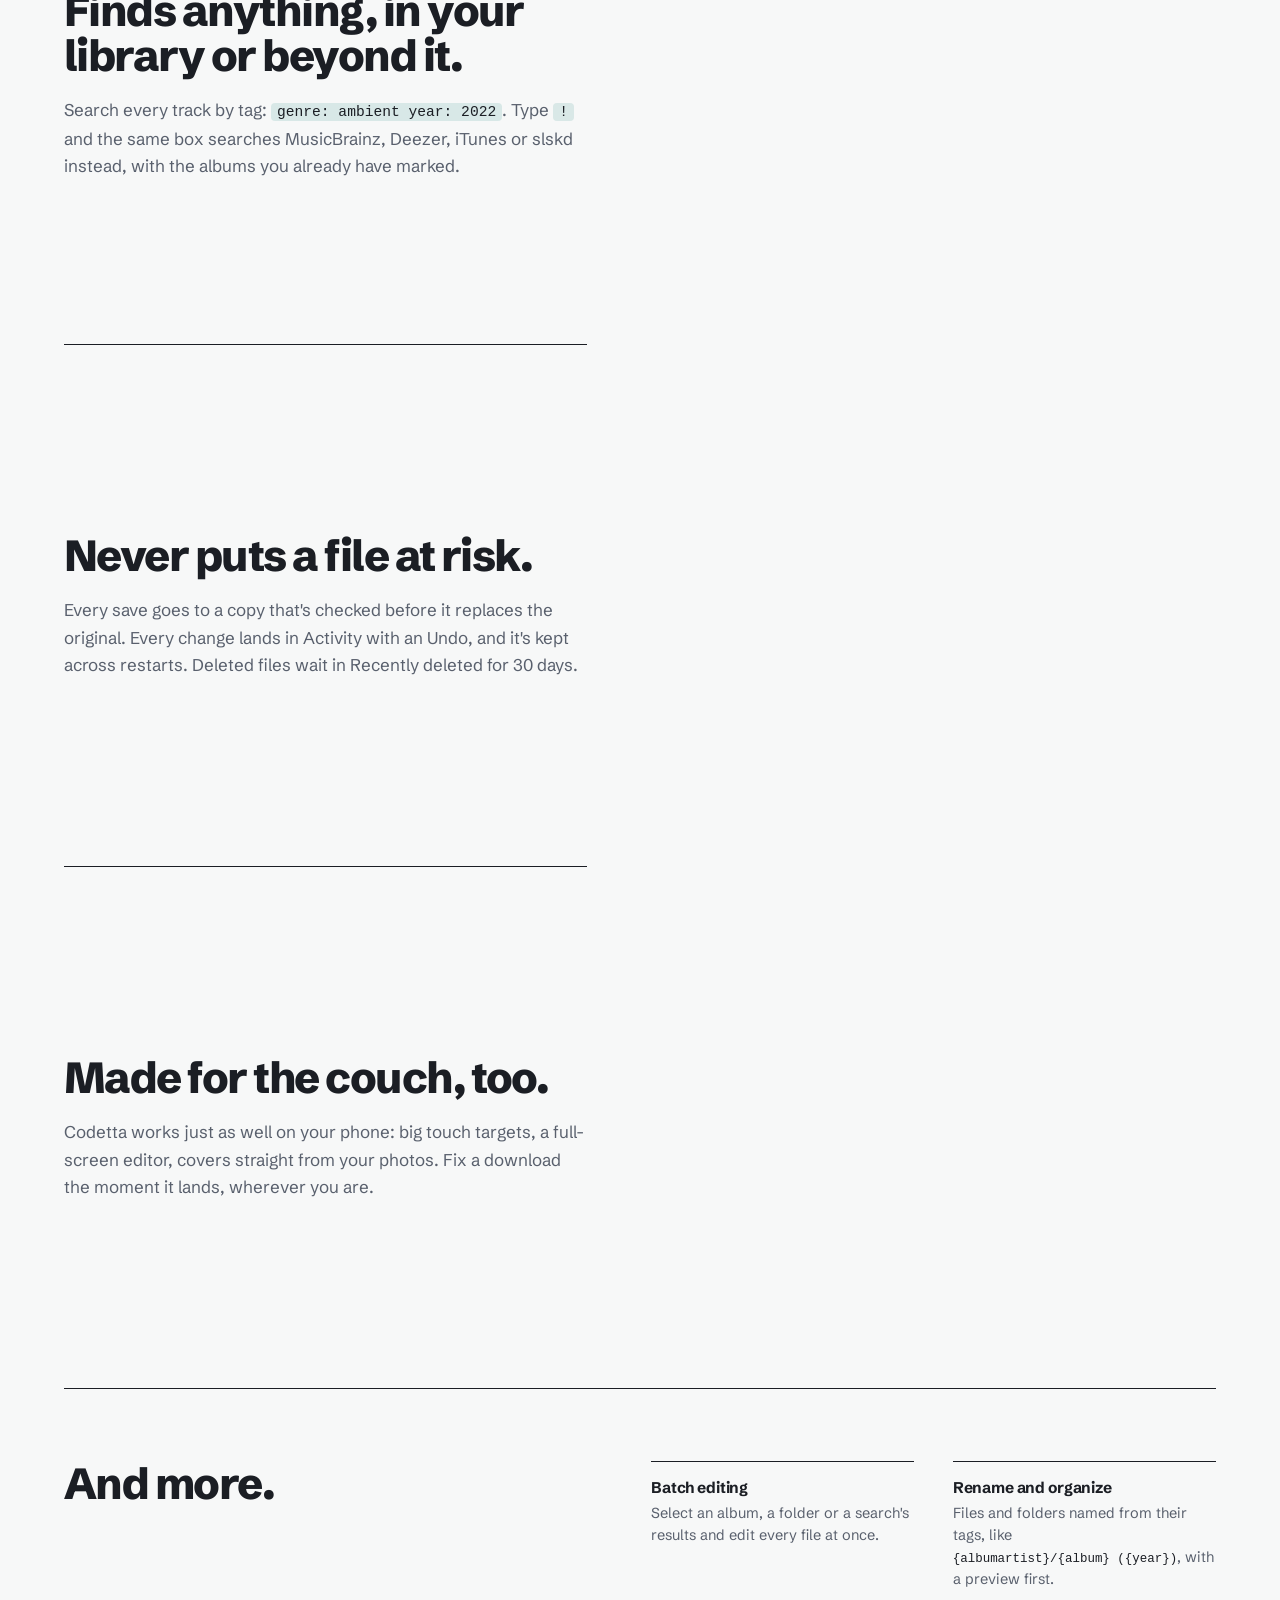
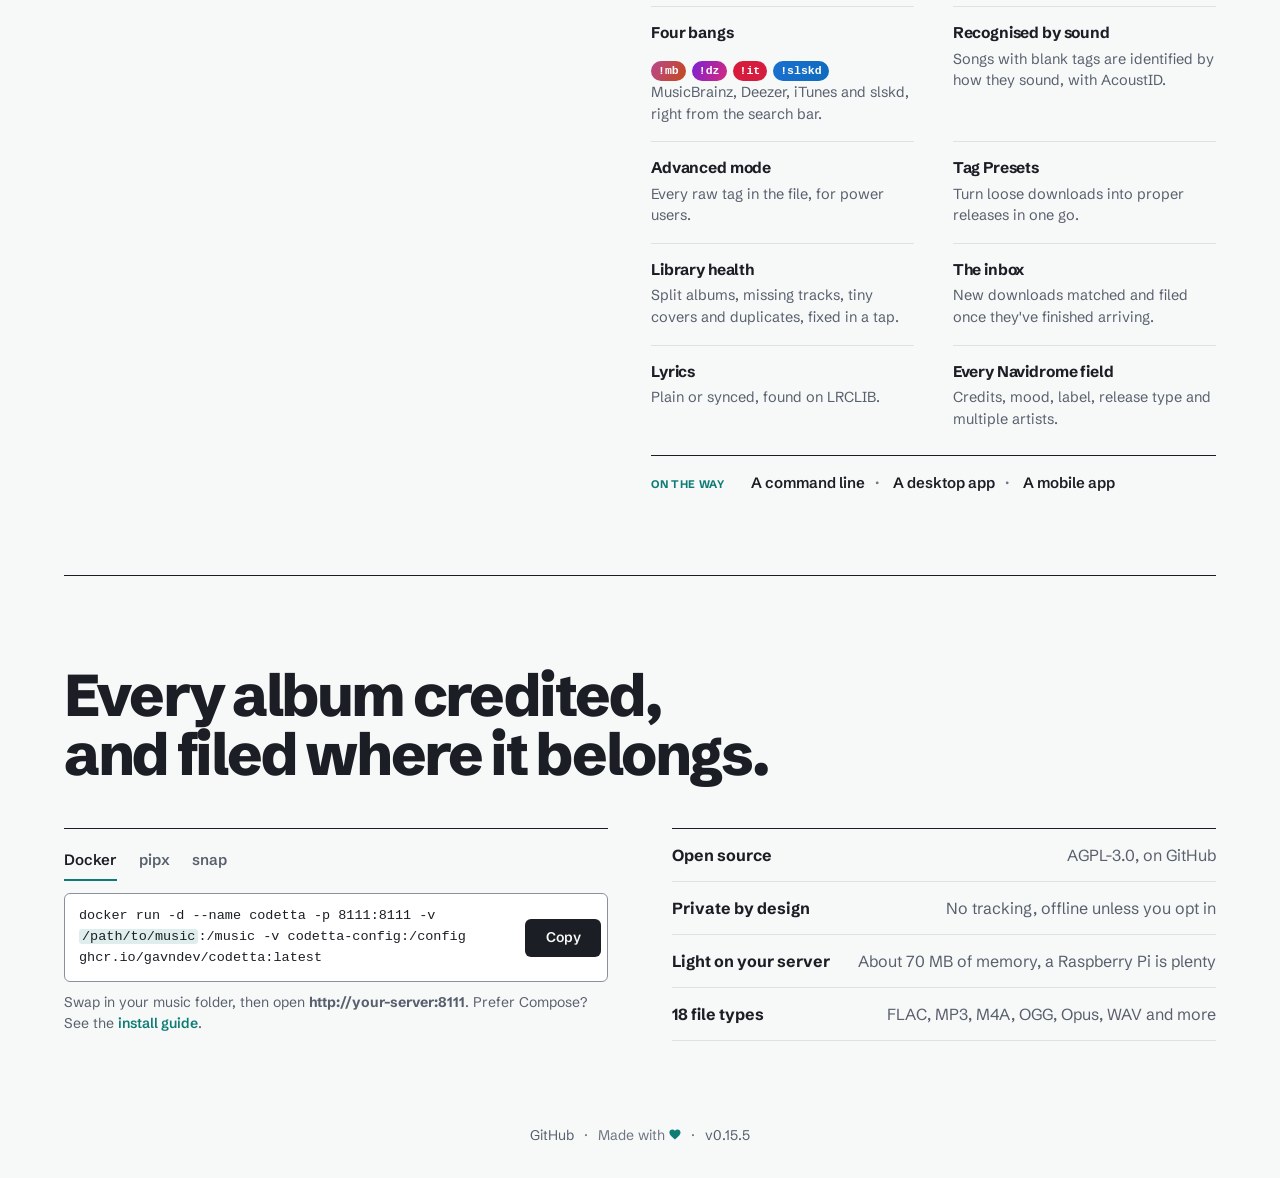
==== commit 8928e01a: "Codetta 0.15.5" ====
--- a/site/index.html
+++ b/site/index.html
@@ -261,7 +261,7 @@
     <span aria-hidden="true">·</span>
     <span>Made with <svg class="heart" viewBox="0 0 16 16" role="img" aria-label="love"><path d="M8 14.2 6.9 13.2C3 9.7.5 7.4.5 4.6.5 2.3 2.3.6 4.5.6c1.3 0 2.5.6 3.5 1.6C9 1.2 10.2.6 11.5.6c2.2 0 4 1.7 4 4 0 2.8-2.5 5.1-6.4 8.6z"/></svg></span>
     <span aria-hidden="true">·</span>
-    <a href="https://github.com/gavndev/codetta/releases">v0.15.4</a>
+    <a href="https://github.com/gavndev/codetta/releases">v0.15.5</a>
   </footer>
 </body>
 </html>
